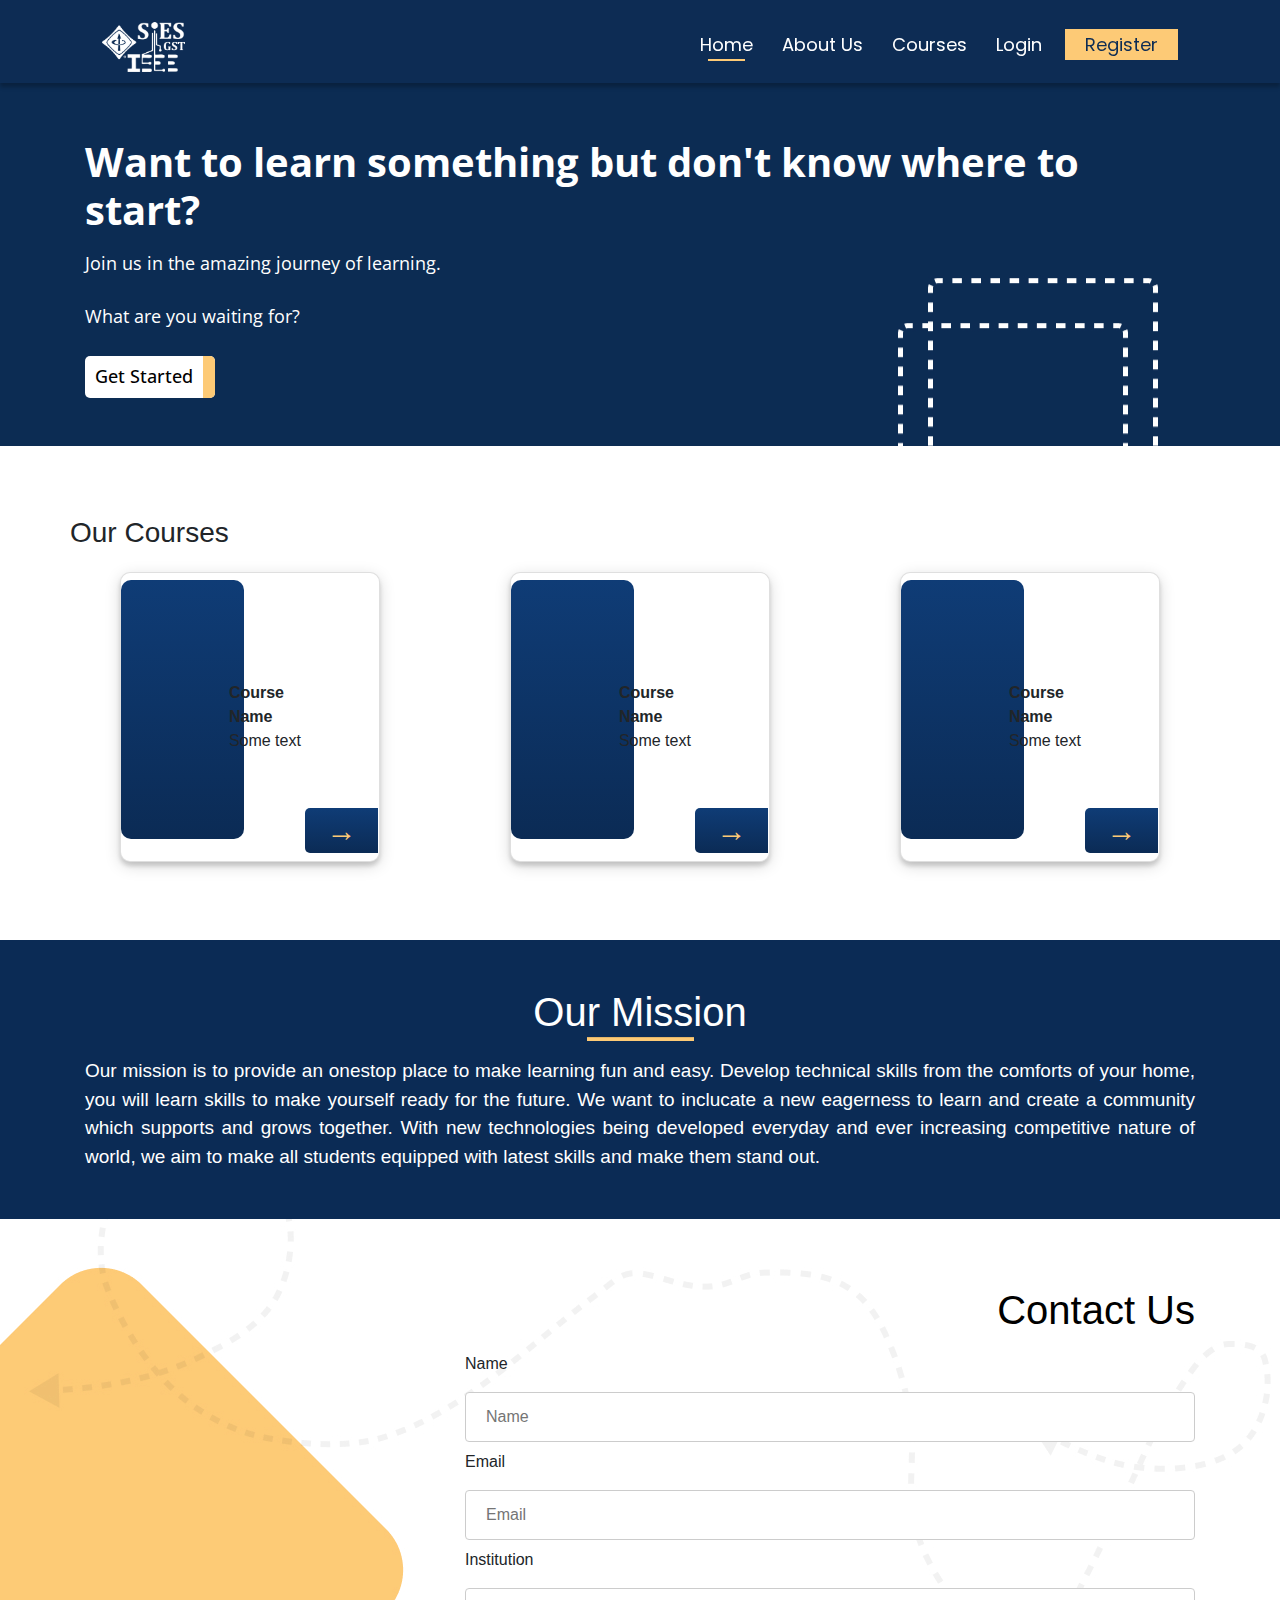
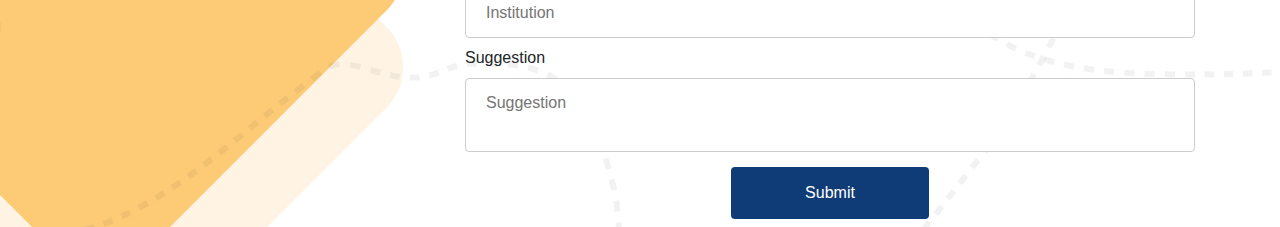
==== index.html @ 0d45dd32 "base update" ====
<!DOCTYPE html>
<html>
<head>
    <title>Welcome to IEEE SIESGST</title>

    <!-- Meta tag Keywords -->
    <meta name="viewport" content="width=device-width, initial-scale=1">
    <meta charset="UTF-8" />
    <meta name="description" content="Official website of IEEE student chapter of SIES GST, Navi Mumbai.">
    <meta name="keywords" content="IEEE, ieee, sies, gst, siesgst, official, student, website, home">
    <meta name="author" content="IEEE SIES GST Student Chapter">

    <!--whatsapp and fb-->
    <meta property="og:title" content="IEEE SIES GST" />
    <meta property="og:description" content="Official website of IEEE student chapter of SIES GST, Navi Mumbai." />
    <meta property="og:url" content="https://ieeesiesgst.co.in" />
    <meta property="og:type" content="website" />
    <meta property="og:image" content="https://ieeesiesgst.co.in/images/ieeeicon.png" />
    <meta property="og:image:type" content="image/png" />
    <meta property="og:image:width" content="512" />
    <meta property="og:image:height" content="512" />
    <meta property="og:image:alt" content="IEEE SIES GST" />

    <!--twitter-->
    <meta property="twitter:card" content="summary_large_image" />
    <meta property="twitter:title" content="IEEE SIES GST" />
    <meta property="twitter:description" content="Official website of IEEE student chapter of SIES GST, Navi Mumbai." />
    <meta property="twitter:image" content="https://ieeesiesgst.co.in/images/ieeeicon.png" />

    <!-- Chrome, Firefox OS and Opera -->
    <meta name="theme-color" content="#000">
    <!-- Windows Phone -->
    <meta name="msapplication-navbutton-color" content="#000">
    <!-- iOS Safari -->
    <meta name="apple-mobile-web-app-status-bar-style" content="#000">

    <!-- //Meta tag Keywords -->
    
    <!-- Bootstrap -->
    <!-- CSS only -->
    <link rel="stylesheet" href="https://stackpath.bootstrapcdn.com/bootstrap/4.5.2/css/bootstrap.min.css" integrity="sha384-JcKb8q3iqJ61gNV9KGb8thSsNjpSL0n8PARn9HuZOnIxN0hoP+VmmDGMN5t9UJ0Z" crossorigin="anonymous">

    <!-- JS, Popper.js, and jQuery -->
    <script src="https://code.jquery.com/jquery-3.5.1.min.js" integrity="sha256-9/aliU8dGd2tb6OSsuzixeV4y/faTqgFtohetphbbj0=" crossorigin="anonymous"></script>
    <script src="https://cdn.jsdelivr.net/npm/popper.js@1.16.1/dist/umd/popper.min.js" integrity="sha384-9/reFTGAW83EW2RDu2S0VKaIzap3H66lZH81PoYlFhbGU+6BZp6G7niu735Sk7lN" crossorigin="anonymous"></script>
    <script src="https://stackpath.bootstrapcdn.com/bootstrap/4.5.2/js/bootstrap.min.js" integrity="sha384-B4gt1jrGC7Jh4AgTPSdUtOBvfO8shuf57BaghqFfPlYxofvL8/KUEfYiJOMMV+rV" crossorigin="anonymous"></script>

    <!-- CSS -->
    <link rel="stylesheet" href="css/style.css">
    
    <!-- Google Fonts -->
    <link href="https://fonts.googleapis.com/css2?family=Open+Sans:ital,wght@0,300;0,400;0,600;0,700;1,300;1,400;1,600;1,700&family=Poppins:ital,wght@0,300;0,400;0,500;0,600;0,700;1,300;1,400;1,500;1,600;1,700&display=swap" rel="stylesheet">

    <!-- FontAwesome -->
    <link rel="stylesheet" href="https://use.fontawesome.com/releases/v5.14.0/css/all.css" integrity="sha384-HzLeBuhoNPvSl5KYnjx0BT+WB0QEEqLprO+NBkkk5gbc67FTaL7XIGa2w1L0Xbgc" crossorigin="anonymous">

    <link rel="shortcut icon" href="images/favicon.png">
    <link rel="icon" href="images/favicon.png">
    <link rel="apple-touch-icon" href="images/apple-touch-icon.png">


    <script type="text/javascript">
        
        function menu(){

            let x = document.getElementById("navbar");

            if(x.style.maxHeight == '60px' || x.style.maxHeight == '' || x.style.height == '60px'){
                x.style.maxHeight = " 1000px";
                document.getElementById('bar1').style.transform = 'rotate(-45deg) translate(-3px,7px)';
                document.getElementById('bar3').style.transform = 'rotate(45deg) translate(-3px,-7px)';
                document.getElementById('bar2').style.opacity = '0';
                setTimeout(function() {
                    x.style.transition = '';
                    x.style.transition = '0.5s cubic-bezier(0, 1, 0, 1)';
                }, 500);
            }
            else
            {
                x.style.maxHeight = "60px";
                document.getElementById('bar1').style.transform = 'rotate(0deg) translate(0px,0px)';
                document.getElementById('bar3').style.transform = 'rotate(0deg) translate(0px,0px)';
                document.getElementById('bar2').style.opacity = '1';
                setTimeout(function() {
                    x.style.transition = '';
                    x.style.transition = '1s ease-in;';
                }, 500);
            }
        }

        function navchange() {
            if(window.innerWidth > 850 && window.scrollY > 2)
            {
                document.getElementById('nav-logo-image').style.marginTop = '13px';
                document.getElementById('nav-logo-image').style.height = '44px';
                document.getElementById('navbar-ul').style.marginTop = '20px';
                document.getElementById('navbar').style.height = '70px';
            }

            else if(window.innerWidth > 850 && window.scrollY <= 2)
            {
                document.getElementById('nav-logo-image').style.marginTop = '22px';
                document.getElementById('nav-logo-image').style.height = '50px';
                document.getElementById('navbar-ul').style.marginTop = '29px';
                document.getElementById('navbar').style.height = '83px';
            }

            else
            {
                document.getElementById('nav-logo-image').style.marginTop = '10px';
                document.getElementById('nav-logo-image').style.height = '40px';
                document.getElementById('navbar-ul').style.marginTop = '60px';
                document.getElementById('navbar').style.height = 'auto';
            }
        }

    </script>
    

</head>
<body>

	
    <nav class="position-fixed topnav" id="navbar">

        <div class="nav-logo position-absolute">
            <a href="#"><img src="images/IEEE SIESGST_Certificate Logo Vector.png" class="nav-logo-img" id="nav-logo-image" alt=""></a>
        </div>

        <div class="toggle-bars position-absolute" onclick="menu();">
            <div class="bar-1 bar" id="bar1"></div>
            <div class="bar-2 bar" id="bar2"></div>
            <div class="bar-3 bar" id="bar3"></div>
        </div>

        <ul class="navbar-ul mb-0" id="navbar-ul">
            <a href="#" class="navbar-link">
                <li class="navbar-list active"><div class="navbar-link-text d-inline">Home</div></li>
            </a>
            <a href="#" class="navbar-link">
                <li class="navbar-list"><div class="navbar-link-text d-inline">About Us</div></li>
            </a>
            <a href="#" class="navbar-link">
                <li class="navbar-list"><div class="navbar-link-text d-inline">Courses</div></li>
            </a>
            <a href="#" class="navbar-link">
                <li class="navbar-list"><div class="navbar-link-text d-inline">Login</div></li>
            </a>
            <a href="#" class="navbar-link" id="reg-link">
                <li class="navbar-list" id="reg-list"><div class="navbar-link-text d-inline">Register</div></li>
            </a>
        </ul>

    </nav>


    <!--Header-->
    <div class="header">
        <div class="container">
            <h1 class="pt-5 pb-3">Want to learn something but don't know where to start?</h1>
            <p>Join us in the amazing journey of learning.</p>
            <p>What are you waiting for?</p>
            <div class="pb-5">
              <div class="get-started"><h4>Get Started</h4><button class = "yellow-button"><i class = "fa fa-angle-right"></i></button></div>
            </div>
        </div>
    </div>
    <!--Header Ends-->


	<div id="our-courses" class="pb-5">
        <div class="container">
            <div class="row">
                <div class="row-header">
                    <h3>
                        Our Courses
                    </h3>
                </div>
            </div>
            <div class="grid col-12 col-sm">
                <div class="wrapper">
                    <div class="card">
                        <div class="img"></div>
                        <div class="row">
                            <div class="text">
                                <div class="course"><b>Course Name</b></div>
                                <div class="description">Some text</div>
                            </div>
                            <div class = "button"><span>&rarr;</span></div>
                        </div>
                    </div>
                    <div class="card">
                        <div class="img"></div>
                        <div class="row">
                            <div class="text">
                                <div class="course"><b>Course Name</b></div>
                                <div class="description">Some text</div>
                            </div>
                            <div class = "button"><span>&rarr;</span></div>
                        </div>
                    </div>
                    <div class="card">
                        <div class="img"></div>
                        <div class="row">
                            <div class="text">
                                <div class="course"><b>Course Name</b></div>
                                <div class="description">Some text</div>
                            </div>
                            <div class = "button"><span>&rarr;</span></div>
                        </div>
                    </div>
                </div>
            </div>
        </div>
	</div>

	<div id="home-our-mission">
        <div class="container">
            <div class="row align-items-center justify-content-between">
                
                <div class="col-12 py-xl-5 py-4">
                    <h1 class="heading-h1">Our Mission</h1>
                    <hr class="hr-p">
                    <p class="mb-0 mission-para text-justify">Our mission is to provide an onestop place to make learning fun and easy. Develop technical skills from the comforts of your home, you will learn skills to make yourself ready for the future. We want to inclucate a new eagerness to learn and create a community which supports and grows together. With new technologies being developed everyday and ever increasing competitive nature of world, we aim to make all students equipped with latest skills and make them stand out.</p>
                </div>
                
            </div>
            
        </div>
    </div>

    <div id="home-form">
    	<div class="container">
    		<div class="row">
    			<div class="col-lg-4"></div>
    			<div class="col-lg-8">

    				<form action="" class="f1">
    					<h1 class="head-con">Contact Us</h1>
    <label for="name">Name</label>
    <input class="home-form-input-t" type="text" id="name" name="name" placeholder="Name">

    <label for="email">Email</label>
    <input class="home-form-input-t" type="text" id="email" name="email" placeholder="Email">

    <label for="institution">Institution</label>
    <input class="home-form-input-t" type="text" id="institution" name="institution" placeholder="Institution">

    <label for="suggestion">Suggestion</label>
    <textarea class="suggest-txt" id="suggestion" name="suggestion" placeholder="Suggestion"></textarea>
  
    <center><input class="home-form-input-s" type="submit" value="Submit"></center>
  </form>
    			</div>
    		</div>
    	</div>
    </div>

<!-- Footer -->

<footer>
    

 <!-- Code by Mrunal -->


</footer>

<!-- //Footer -->


<script>

window.onresize = function() {
    let x = document.getElementById("navbar");
    navchange();
    if(window.innerWidth > 850)
    {
        x.style.maxHeight = "1000px";
        document.getElementById('bar1').style.transform = 'rotate(0deg) translate(0px,0px)';
        document.getElementById('bar3').style.transform = 'rotate(0deg) translate(0px,0px)';
        document.getElementById('bar2').style.opacity = '1';
    }
    else
    {
        x.style.maxHeight = "60px";
        document.getElementById('bar1').style.transform = 'rotate(0deg) translate(0px,0px)';
        document.getElementById('bar3').style.transform = 'rotate(0deg) translate(0px,0px)';
        document.getElementById('bar2').style.opacity = '1';
    }
};

window.onscroll = function() {
    navchange();
}


</script>

</body>
</html>
---- css/style.css ----
body
{
	top: 0;
	left: 0;
	scroll-behavior: smooth;
	margin: 0;
	font-size: 100%;
	font-family: sans-serif;
	background: #fff;
}

/*Navbar*/
  .topnav {
    height: 83px;
    top: 0;
    left: 0;
    background: #0D2C54;
    width: 100%;
    z-index: 1000;
    overflow: hidden;
    transition: 0.5s ease-in-out;
    font-family: 'Poppins', sans-serif;
    box-shadow: 0px 4px 4px rgba(0,0,0,0.25);
  }

  .nav-logo {
    left: 8%;
  }

  .nav-logo a:focus
  {
    outline: none;
    border: none;
  }

  .nav-logo-img {
    height: 50px;
    margin-top: 22px;
    width: auto;
    transition: 0.5s ease-in-out;
  }

  .toggle-bars {
    width: 25px;
    right: 8%;
    margin-top: 22px;
    display: none;
  }

  .bar {
    height: 2px;
    margin: 5px 0;
    width: 100%;
    background: #fff;
    transition: 0.7s;
  }

  .navbar-ul {
    text-decoration: none;
    list-style: none;
    float: right;
    margin-right: 8%;
    font-size: 18px;
    margin-top: 29px;
    transition: 0.5s ease-in-out;
  }

  .navbar-link {
    display: inline-block;
    padding: 2px 12px;
    color: #fff;
    text-decoration: none;
    position: relative;
  }

  .navbar-list
  {
    position: relative;
  }

  .navbar-link-text
  {
    position: relative;
  }

  #reg-link
  {
    background: #fdca76;
    color: #0D2C54;
    margin-left: 6px;
    padding: 2px 20px;
  }

  .navbar-link:hover, .navbar-link:focus {
    color: #fff;
    text-decoration: none;
  }

  .navbar-list .navbar-link-text:after
  {
    content: '';
    position: absolute;
    height: 2px;
    width: 70%;
    background: #fdca76;
    left: 15%;
    bottom: -4px;
    transform-origin: right;
    transform: scaleX(0);
    transition: transform 0.5s;
  }

  .navbar-list.active .navbar-link-text:after
  {
    content: '';
    position: absolute;
    height: 2px;
    width: 70%;
    background: #fdca76;
    left: 15%;
    bottom: -4px;
    transform-origin: right;
    transform: scaleX(1);
    transition: 0.5s;
  }

  .navbar-link:hover .navbar-list .navbar-link-text:after
  {
    content: '';
    position: absolute;
    height: 2px;
    width: 70%;
    background: #fdca76;
    left: 15%;
    bottom: -4px;
    transform-origin: left;
    transform: scaleX(1);
  }

  #reg-link:hover .navbar-list .navbar-link-text:after
  {
    content: '';
    position: absolute;
    height: 2px;
    width: 70%;
    background: #fdca76;
    left: 15%;
    bottom: -4px;
    transform-origin: right;
    transform: scaleX(0);
    transition: transform 0.5s;
  }

  @media (max-width: 850px)
  {
    .topnav {
      height: auto;
      max-height: 60px;
      transition: 1s ease-in;
    }

    .nav-logo-img {
      margin-top: 10px;
      height: 40px;
    }

    .toggle-bars {
      margin-top: 17px;
      display: block;
      cursor: pointer;
    }

    .navbar-ul {
      width: 100%;
      margin: 60px 0 0;
      padding: 0;
      text-align: center;
    }

    .navbar-link {
      display: block;
      margin: 5px 0;
    }

    #reg-link
    {
      margin: 6px 0 10px;
      margin-left: 0;
      color: #fff;
      background: #0D2C54;
    }

    .navbar-list
    {
      padding: 5px;
    }

    #reg-list
    {
      background: #fdca76;
      color: #0D2C54;
    }
  }
  
  /* HEADER */
  .header{
    background: url('../images/Hero.jpg'), #0D2C54;
    width: 100%;
    height: auto;
    background-size: cover;
    background-position: center 80%;
    background-repeat: no-repeat;
    position: relative;
    font-family: 'Open Sans', sans-serif;
    color: #ffffff;
    padding-top: 90px;
  } 
  .header h1{
    margin:0;
    font-weight: 700;
  }
  .header p{
    font-size: 18px;
    padding-bottom: 10px;
    font-weight: 400;
  }
  /* h4-get started button */
  .header h4{color:black;
    font-size: 18px;
    margin: 5px;
    padding: 5px;
  }
  .get-started{
    display: flex;
    width: fit-content;
    background-color: #ffffff;
    border-radius: 5px;  
  }
  .fa-angle-right:before{
    font-size: 28px;
    padding: 5px 10px;
    font-weight: 600;
  }
  .yellow-button{
    background-color: #fdca76;
    border: none;
    border-radius: 0 5px 5px 0;
  }


  @media screen and (max-width: 991px){
    .header{
      background-position: center;
    }
  }

  @media screen and (max-width: 850px){
    .header{
      padding-top: 70px;
    }
  }
  
  @media screen and (max-width: 560px){
    .header{
      background-position: 100%;
    }
  }

  @media screen and (max-width: 510px){
    .header{
      background-position: 76%;
    }
  }

  @media screen and (max-width: 415px){
    .header{
      background-position: 73%;
    }
  }

  @media screen and (max-width: 383px){
    .header{
      background-position: 70%;
    }
  }

  @media screen and (max-width: 353px){
    .header{
      background-position: 60%;
    }
  }


/*Navbar End*/

/*Our Courses*/
#our-courses {
    background-image: url("../Images/Courses_bg.jpg");
    background-repeat: no-repeat;
    background-position: right;
    padding-top: 70px;
}
.vertical-pad {
    padding-bottom: 35px;
}

.horizontal-pad {
    padding-left: 30px;
}
.heading {
    padding-bottom: 50px;
    padding-top: 45px;
    background-image: url("../Images/Our_courses_boxes.svg");
    background-repeat: no-repeat;
    padding-left: 35px;
}
.grid {
    min-width: max-content;
}
.wrapper {
    display: flex;
    justify-content: space-between;
    overflow-x: auto;
    padding-left: 20px;
    padding-right: 20px;
}
.horizontal-scrollable > .grid { 
    overflow-x: auto; 
    white-space: nowrap;
} 
.wrapper::-webkit-scrollbar{
    width: 0;
}
.card {
    position: relative;
    display: -webkit-box;
    display: flex;
    -webkit-box-orient: horizontal;
    -webkit-box-direction: normal;
    flex-direction: row;
    -webkit-box-pack: center;
    justify-content: center;
    -webkit-box-align: center;
    align-items: center;
    border-radius: 10px;
    width: 25%;
    height: 290px;
    margin: 15px 0 30px;
    box-shadow: 0px 4px 4px rgba(0,0, 0, 0.15), 0px 4px 16px rgba(0, 0, 0, 0.15);
}

.card:hover .overlay {
    opacity: 1;
}

.img {
    height: 90%;
    width: 84%;
    display: -webkit-box;
    display: flex;
    -webkit-box-pack:  ;
    justify-content: initial;
    -webkit-box-align: initial;
    align-items: initial;
    border-radius: 10px;
    margin-bottom: 15px;
    background: linear-gradient(180deg, #0F3C76 0%, #0B2B55 100%);
}

.button {
    position: absolute;
    height: 45px;
    color: #FDCA76;
    background: linear-gradient(180deg, #0F3C76 0%, #0B2B55 100%);
    font-size: 30px;
    font-weight: 900;
    left: 110px;
    top: 235px;
    border-radius: 5px 0px 0px 5px;
    text-align: center;
    width: 50px;
}
.course {
    padding-right: 140px;
    text-align:  justify;
}

@media screen and (min-width: 480px)
{
    .button {
        left: 90px;
        width: 46px;
    }
    .course {
        padding-right: 53px;
    }
}
@media only screen and (min-width: 768px)
{
    .button {
        left: 184px;
        width: 73px;
    }
    .course {
        padding-right: 110px;
    }
}

/*Our Courses End*/






/*Our Mission*/

#home-our-mission {
  background-color:#0B2B55;
  background-size: cover;
  width:100%;
}

.mission-para
{
  font-size: 19px;
  color: #fff;
}

@media(max-width: 767px)
{
  .mission-para
  {
    font-size: 16px;
  }
}

.heading-h1{
  text-align: center;
    color: #fff;
    margin-bottom: -17px;
}

.hr-p{
  height: 3px;
  margin-top: 18px;
  width: 107px;
    background: #FDCA76;
}

/*Our Mission End*/

/*Form*/
#home-form {
  width:100%;
  background-image: url("../images/Contact_bg.jpg");
  background-repeat: no-repeat;
  /*background-image: url("../Images/Contact_bg.jpg"), url("../Images/Our_courses_boxes.svg");
  background-position: left top,right top;
  background-repeat: no-repeat, no-repeat;*/
}

.f1{
  margin-top: 67px;
}

.suggest-txt{
  font-size:16px;
  width: 100%;
  padding: 12px 20px;
  box-sizing: border-box;
  border-radius: 4px;
  resize: none;
  border: 1px solid #ccc;
}

.home-form-input-t{
  width: 100%;
  padding: 12px 20px;
  margin: 8px 0;
  display: inline-block;
  border: 1px solid #ccc;
  border-radius: 4px;
  box-sizing: border-box;
  font-size: 16px;
}

.home-form-input-s{
 width: 27%;
  background-color: #0F3C76;
  color: white;
  padding: 14px 20px;
  margin: 8px 0;
  border: none;
  border-radius: 4px;
  cursor: pointer;
  font-size: 16px;
}

.head-con {
  text-align: right;
  padding-bottom:10px;
  color: #000;
}
/*Form End*/

/*Footer start*/




  /*Code by Mrunal*/



  

/*Footer end*/

/*Profile-Courses*/


/*Profile-Courses End*/
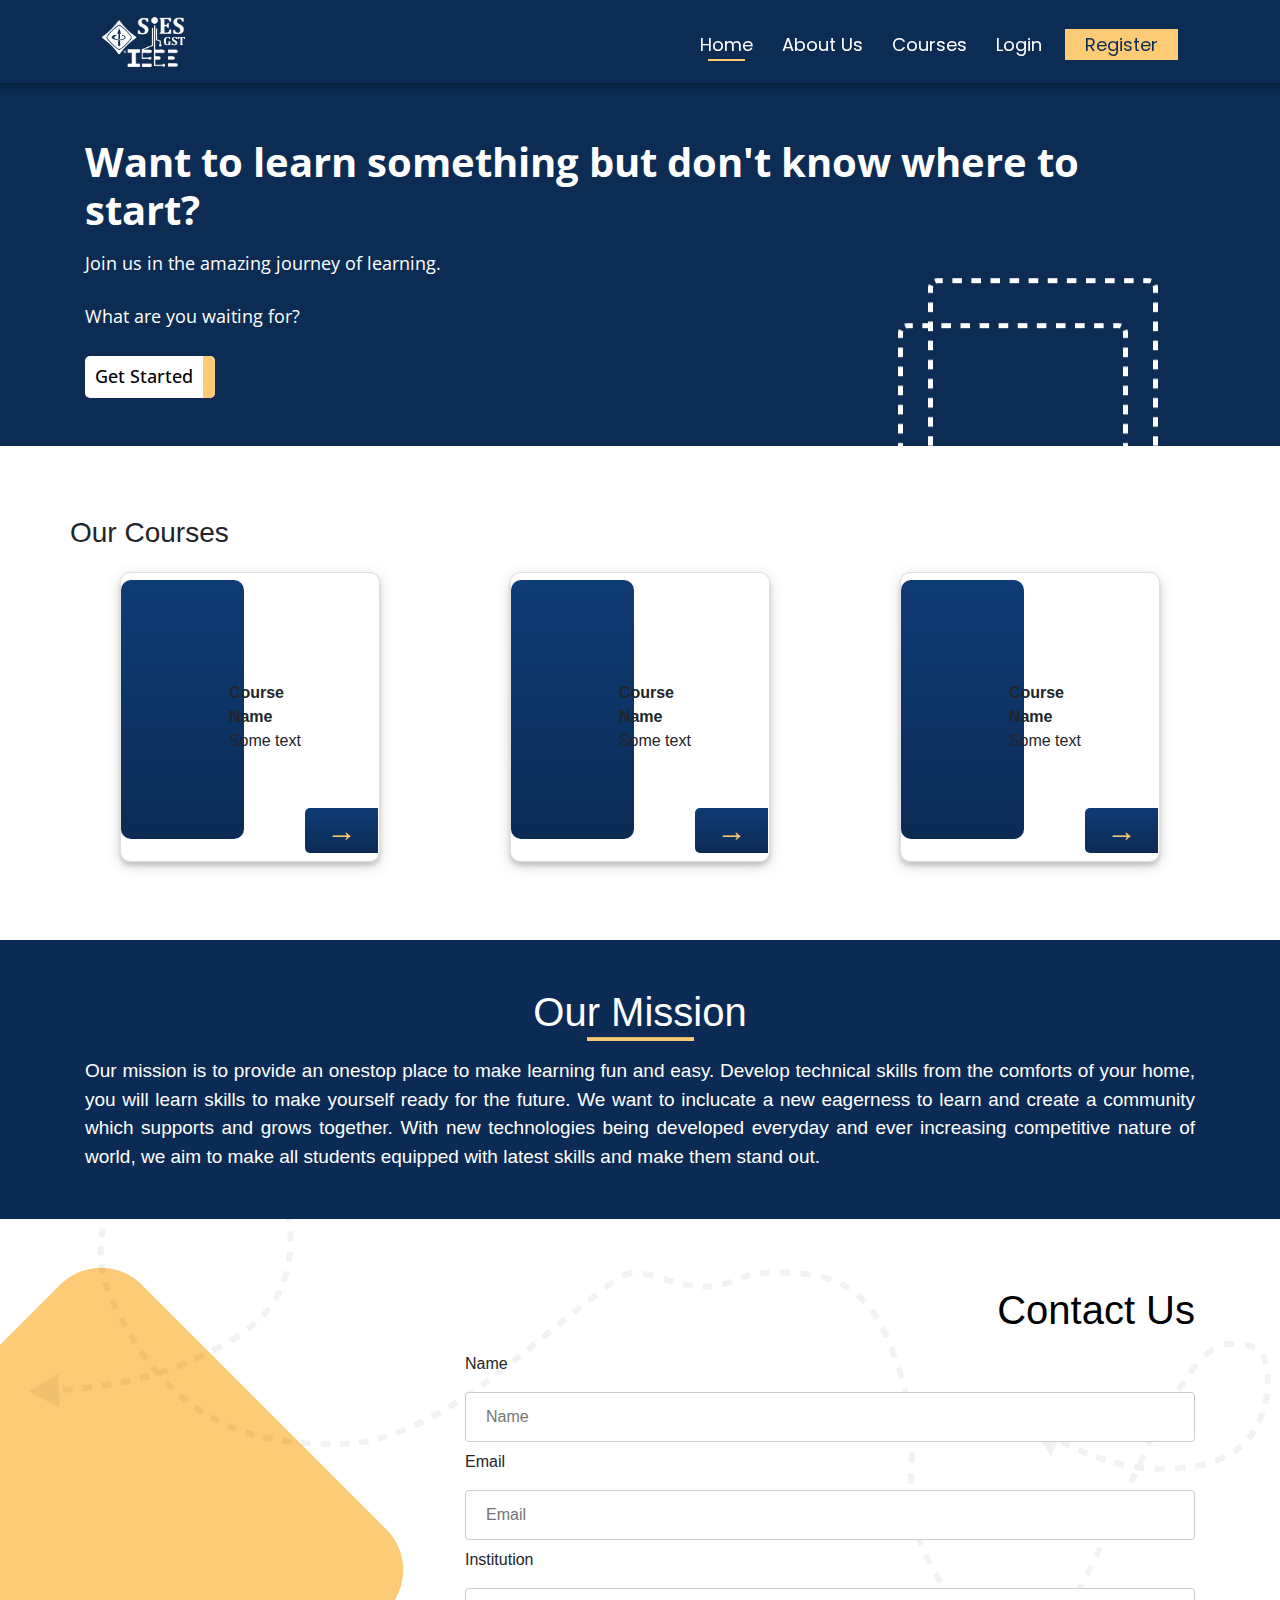
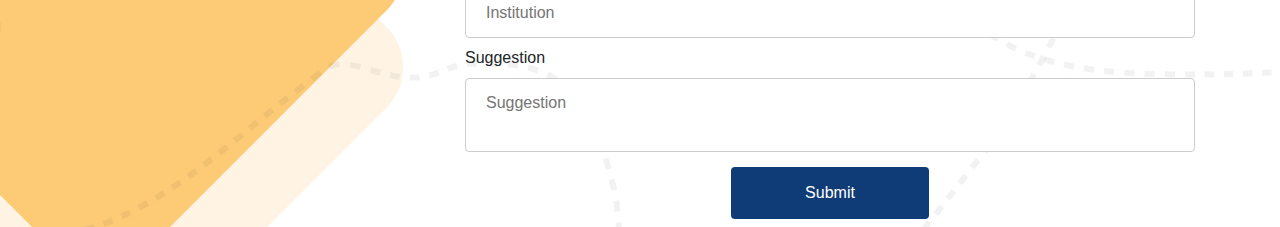
==== commit 9005eb98: "nav optimization" ====
--- a/index.html
+++ b/index.html
@@ -99,7 +99,7 @@
 
             else if(window.innerWidth > 850 && window.scrollY <= 2)
             {
-                document.getElementById('nav-logo-image').style.marginTop = '22px';
+                document.getElementById('nav-logo-image').style.marginTop = '17px';
                 document.getElementById('nav-logo-image').style.height = '50px';
                 document.getElementById('navbar-ul').style.marginTop = '29px';
                 document.getElementById('navbar').style.height = '83px';
--- a/css/style.css
+++ b/css/style.css
@@ -35,7 +35,7 @@
 
   .nav-logo-img {
     height: 50px;
-    margin-top: 22px;
+    margin-top: 17px;
     width: auto;
     transition: 0.5s ease-in-out;
   }
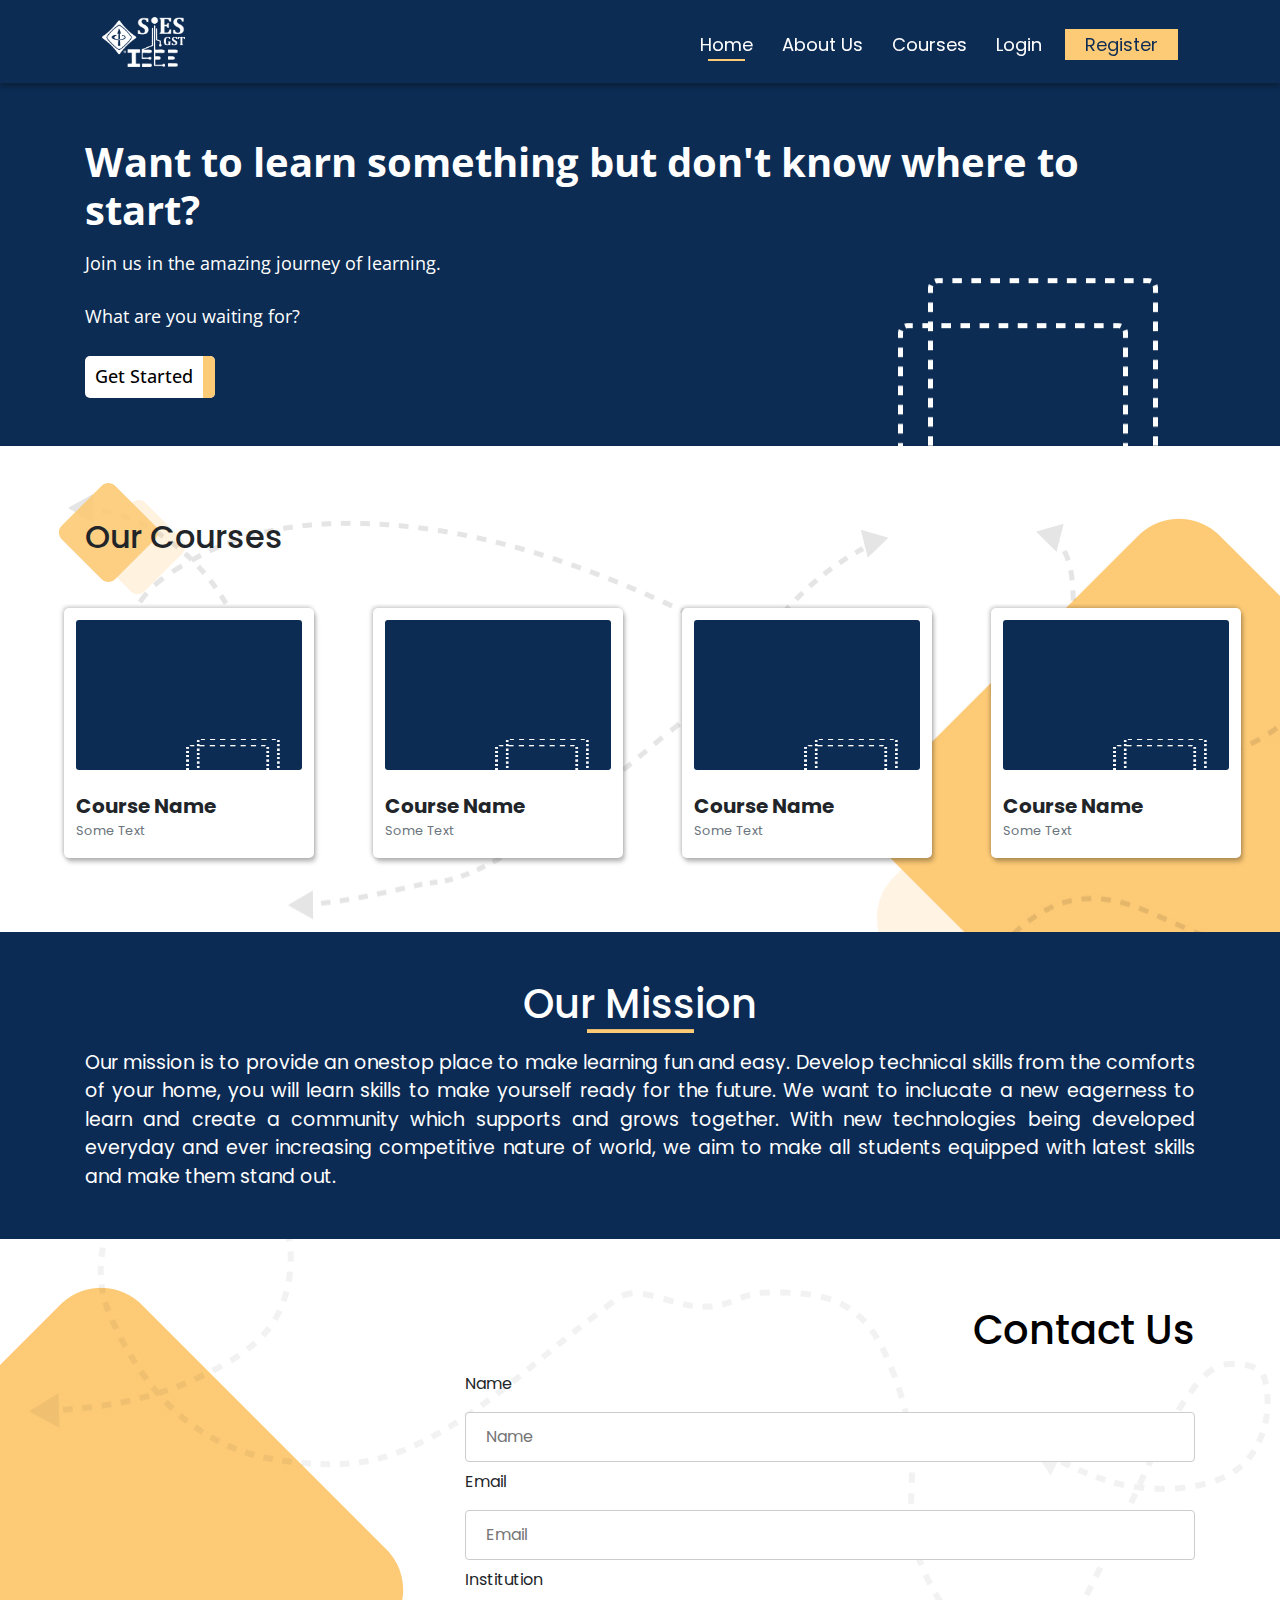
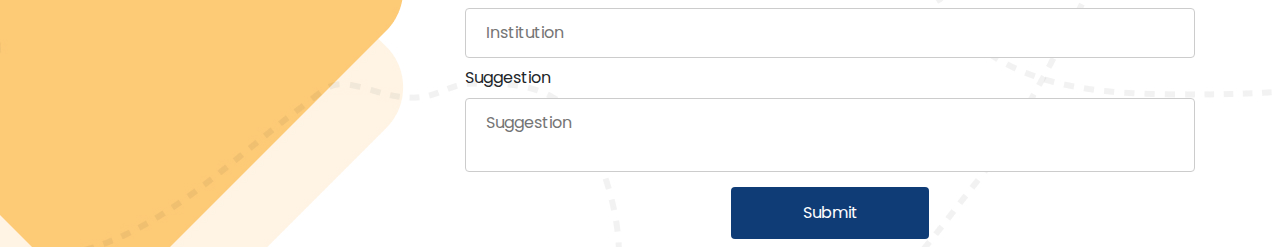
==== commit 084ba4e6: "completed our courses section" ====
--- a/index.html
+++ b/index.html
@@ -168,51 +168,180 @@
     <!--Header Ends-->
 
 
-	<div id="our-courses" class="pb-5">
-        <div class="container">
-            <div class="row">
-                <div class="row-header">
-                    <h3>
-                        Our Courses
-                    </h3>
-                </div>
+	
+    <div id="home-courses" class="pb-5">
+        <div class="home-head pt-5 pb-4 container my-sm-4 my-2">
+            <h2 class="mb-0"><span class="box-bg-home-courses">Our Courses</span></h2>
+        </div>
+        <div class="home-course-div">
+            <div class="home-course-scroll pb-5 pt-md-1 px-1">
+
+
+                <div class="home-course-card mb-5">
+                    <div class="home-card-img-div">
+                        <img src="images/Mobile_bg.jpg" class="home-card-img" alt="">
+                    </div>
+                    <div class="home-course-name pt-4">
+                        <h5 class="mb-0"><b>Course Name</b></h5>
+                    </div>
+                    <div class="home-course-text text-muted">
+                        <small>Some Text</small>
+                    </div>
+                </div>
+
+
+                <div class="home-course-card mb-5">
+                    <div class="home-card-img-div">
+                        <img src="images/Mobile_bg.jpg" class="home-card-img" alt="">
+                    </div>
+                    <div class="home-course-name pt-4">
+                        <h5 class="mb-0"><b>Course Name</b></h5>
+                    </div>
+                    <div class="home-course-text text-muted">
+                        <small>Some Text</small>
+                    </div>
+                </div>
+
+
+                <div class="home-course-card mb-5">
+                    <div class="home-card-img-div">
+                        <img src="images/Mobile_bg.jpg" class="home-card-img" alt="">
+                    </div>
+                    <div class="home-course-name pt-4">
+                        <h5 class="mb-0"><b>Course Name</b></h5>
+                    </div>
+                    <div class="home-course-text text-muted">
+                        <small>Some Text</small>
+                    </div>
+                </div>
+
+
+                <div class="home-course-card mb-5">
+                    <div class="home-card-img-div">
+                        <img src="images/Mobile_bg.jpg" class="home-card-img" alt="">
+                    </div>
+                    <div class="home-course-name pt-4">
+                        <h5 class="mb-0"><b>Course Name</b></h5>
+                    </div>
+                    <div class="home-course-text text-muted">
+                        <small>Some Text</small>
+                    </div>
+                </div>
+
+
+                <div class="home-course-card mb-5">
+                    <div class="home-card-img-div">
+                        <img src="images/Mobile_bg.jpg" class="home-card-img" alt="">
+                    </div>
+                    <div class="home-course-name pt-4">
+                        <h5 class="mb-0"><b>Course Name</b></h5>
+                    </div>
+                    <div class="home-course-text text-muted">
+                        <small>Some Text</small>
+                    </div>
+                </div>
+
+
+                <div class="home-course-card mb-5">
+                    <div class="home-card-img-div">
+                        <img src="images/Mobile_bg.jpg" class="home-card-img" alt="">
+                    </div>
+                    <div class="home-course-name pt-4">
+                        <h5 class="mb-0"><b>Course Name</b></h5>
+                    </div>
+                    <div class="home-course-text text-muted">
+                        <small>Some Text</small>
+                    </div>
+                </div>
+
+
+                <div class="home-course-card mb-5">
+                    <div class="home-card-img-div">
+                        <img src="images/Mobile_bg.jpg" class="home-card-img" alt="">
+                    </div>
+                    <div class="home-course-name pt-4">
+                        <h5 class="mb-0"><b>Course Name</b></h5>
+                    </div>
+                    <div class="home-course-text text-muted">
+                        <small>Some Text</small>
+                    </div>
+                </div>
+
+
+                <div class="home-course-card mb-5">
+                    <div class="home-card-img-div">
+                        <img src="images/Mobile_bg.jpg" class="home-card-img" alt="">
+                    </div>
+                    <div class="home-course-name pt-4">
+                        <h5 class="mb-0"><b>Course Name</b></h5>
+                    </div>
+                    <div class="home-course-text text-muted">
+                        <small>Some Text</small>
+                    </div>
+                </div>
+
+
+                <div class="home-course-card mb-5">
+                    <div class="home-card-img-div">
+                        <img src="images/Mobile_bg.jpg" class="home-card-img" alt="">
+                    </div>
+                    <div class="home-course-name pt-4">
+                        <h5 class="mb-0"><b>Course Name</b></h5>
+                    </div>
+                    <div class="home-course-text text-muted">
+                        <small>Some Text</small>
+                    </div>
+                </div>
+
+
+                <div class="home-course-card mb-5">
+                    <div class="home-card-img-div">
+                        <img src="images/Mobile_bg.jpg" class="home-card-img" alt="">
+                    </div>
+                    <div class="home-course-name pt-4">
+                        <h5 class="mb-0"><b>Course Name</b></h5>
+                    </div>
+                    <div class="home-course-text text-muted">
+                        <small>Some Text</small>
+                    </div>
+                </div>
+
+
+                <div class="home-course-card mb-5">
+                    <div class="home-card-img-div">
+                        <img src="images/Mobile_bg.jpg" class="home-card-img" alt="">
+                    </div>
+                    <div class="home-course-name pt-4">
+                        <h5 class="mb-0"><b>Course Name</b></h5>
+                    </div>
+                    <div class="home-course-text text-muted">
+                        <small>Some Text</small>
+                    </div>
+                </div>
+
+
+                <div class="home-course-card mb-5">
+                    <div class="home-card-img-div">
+                        <img src="images/Mobile_bg.jpg" class="home-card-img" alt="">
+                    </div>
+                    <div class="home-course-name pt-4">
+                        <h5 class="mb-0"><b>Course Name</b></h5>
+                    </div>
+                    <div class="home-course-text text-muted">
+                        <small>Some Text</small>
+                    </div>
+                </div>
+
+
             </div>
-            <div class="grid col-12 col-sm">
-                <div class="wrapper">
-                    <div class="card">
-                        <div class="img"></div>
-                        <div class="row">
-                            <div class="text">
-                                <div class="course"><b>Course Name</b></div>
-                                <div class="description">Some text</div>
-                            </div>
-                            <div class = "button"><span>&rarr;</span></div>
-                        </div>
-                    </div>
-                    <div class="card">
-                        <div class="img"></div>
-                        <div class="row">
-                            <div class="text">
-                                <div class="course"><b>Course Name</b></div>
-                                <div class="description">Some text</div>
-                            </div>
-                            <div class = "button"><span>&rarr;</span></div>
-                        </div>
-                    </div>
-                    <div class="card">
-                        <div class="img"></div>
-                        <div class="row">
-                            <div class="text">
-                                <div class="course"><b>Course Name</b></div>
-                                <div class="description">Some text</div>
-                            </div>
-                            <div class = "button"><span>&rarr;</span></div>
-                        </div>
-                    </div>
-                </div>
-            </div>
-        </div>
-	</div>
+        </div>
+    </div>
+
+
+
+
+
+
 
 	<div id="home-our-mission">
         <div class="container">
--- a/css/style.css
+++ b/css/style.css
@@ -5,7 +5,7 @@
 	scroll-behavior: smooth;
 	margin: 0;
 	font-size: 100%;
-	font-family: sans-serif;
+	font-family: 'Poppins', sans-serif;
 	background: #fff;
 }
 
@@ -294,117 +294,145 @@
 /*Navbar End*/
 
 /*Our Courses*/
-#our-courses {
-    background-image: url("../Images/Courses_bg.jpg");
+
+#home-courses
+{
+    background: url(../images/Courses_bg.jpg);
     background-repeat: no-repeat;
-    background-position: right;
-    padding-top: 70px;
-}
-.vertical-pad {
-    padding-bottom: 35px;
-}
-
-.horizontal-pad {
-    padding-left: 30px;
-}
-.heading {
-    padding-bottom: 50px;
-    padding-top: 45px;
-    background-image: url("../Images/Our_courses_boxes.svg");
+    background-size: cover;
+}
+
+@media(max-width: 830px)
+{
+    #home-courses
+    {
+        background-position: 100% 100%;
+    }
+}
+
+@media(max-width: 715px)
+{
+    #home-courses
+    {
+        background-position: 70% 100%;
+    }
+}
+
+.home-course-div
+{
+    width:100%;
+    height: 280px;
+    overflow: hidden;
+}
+
+.home-course-scroll 
+{
+    height:300px; /* 40px - more place for scrollbar, is hidden under parent box */
+    white-space:nowrap;
+    overflow-x: scroll;
+    overflow-y: hidden;
+  -webkit-overflow-scrolling:touch;
+}
+
+.home-course-card
+{
+    display:inline-block;
+    width:250px;
+    height:250px;
+    background:#fff;
+    box-shadow: 2px 4px 4px rgba(0,0,0,0.25), -1px -1px 4px rgba(0,0,0,0.25);
+    border-radius: 5px;
+    padding: 12px;
+    overflow: hidden;
+}
+
+.home-course-scroll .home-course-card:first-child
+{
+    margin-left: 60px;
+}
+
+.home-course-scroll .home-course-card:last-child
+{
+    margin-right: 60px;
+}
+
+.home-course-card + .home-course-card
+{
+    margin-left:55px
+}
+
+.home-card-img
+{
+    width: 226px;
+    height: 150px;
+    border-radius: 3px;
+}
+
+@media(max-width: 767px)
+{
+    .home-course-card
+    {
+        transform: scale(0.9);
+    }
+
+    .home-course-card + .home-course-card
+    {
+        margin-left:0px
+    }
+
+    .home-course-scroll .home-course-card:first-child
+    {
+        margin-left: 20px;
+    }
+
+    .home-course-scroll .home-course-card:last-child
+    {
+        margin-right: 20px;
+    }
+}
+
+@media(max-width: 576px)
+{
+    .home-course-scroll .home-course-card:first-child
+    {
+        margin-left: 0px;
+    }
+
+    .home-course-scroll .home-course-card:last-child
+    {
+        margin-right: 0px;
+    }
+}
+
+.box-bg-home-courses
+{
+    position: relative;
+    z-index: 1;
+}
+
+.box-bg-home-courses:before
+{
+    content: '';
+    position: absolute;
+    top: -35px;
+    left: -30px;
+    height: 120px;
+    width: 180px;
+    background: url('../images/Our_courses_boxes.svg');
     background-repeat: no-repeat;
-    padding-left: 35px;
-}
-.grid {
-    min-width: max-content;
-}
-.wrapper {
-    display: flex;
-    justify-content: space-between;
-    overflow-x: auto;
-    padding-left: 20px;
-    padding-right: 20px;
-}
-.horizontal-scrollable > .grid { 
-    overflow-x: auto; 
-    white-space: nowrap;
-} 
-.wrapper::-webkit-scrollbar{
-    width: 0;
-}
-.card {
-    position: relative;
-    display: -webkit-box;
-    display: flex;
-    -webkit-box-orient: horizontal;
-    -webkit-box-direction: normal;
-    flex-direction: row;
-    -webkit-box-pack: center;
-    justify-content: center;
-    -webkit-box-align: center;
-    align-items: center;
-    border-radius: 10px;
-    width: 25%;
-    height: 290px;
-    margin: 15px 0 30px;
-    box-shadow: 0px 4px 4px rgba(0,0, 0, 0.15), 0px 4px 16px rgba(0, 0, 0, 0.15);
-}
-
-.card:hover .overlay {
-    opacity: 1;
-}
-
-.img {
-    height: 90%;
-    width: 84%;
-    display: -webkit-box;
-    display: flex;
-    -webkit-box-pack:  ;
-    justify-content: initial;
-    -webkit-box-align: initial;
-    align-items: initial;
-    border-radius: 10px;
-    margin-bottom: 15px;
-    background: linear-gradient(180deg, #0F3C76 0%, #0B2B55 100%);
-}
-
-.button {
-    position: absolute;
-    height: 45px;
-    color: #FDCA76;
-    background: linear-gradient(180deg, #0F3C76 0%, #0B2B55 100%);
-    font-size: 30px;
-    font-weight: 900;
-    left: 110px;
-    top: 235px;
-    border-radius: 5px 0px 0px 5px;
-    text-align: center;
-    width: 50px;
-}
-.course {
-    padding-right: 140px;
-    text-align:  justify;
-}
-
-@media screen and (min-width: 480px)
-{
-    .button {
-        left: 90px;
-        width: 46px;
-    }
-    .course {
-        padding-right: 53px;
-    }
-}
-@media only screen and (min-width: 768px)
-{
-    .button {
-        left: 184px;
-        width: 73px;
-    }
-    .course {
-        padding-right: 110px;
-    }
-}
+    background-size: contain;
+    z-index: -1;
+    opacity: 0.9;
+}
+
+@media(max-width: 567px)
+{
+    .box-bg-home-courses:before
+    {
+        left: -15px;
+    }
+}
+
 
 /*Our Courses End*/
 
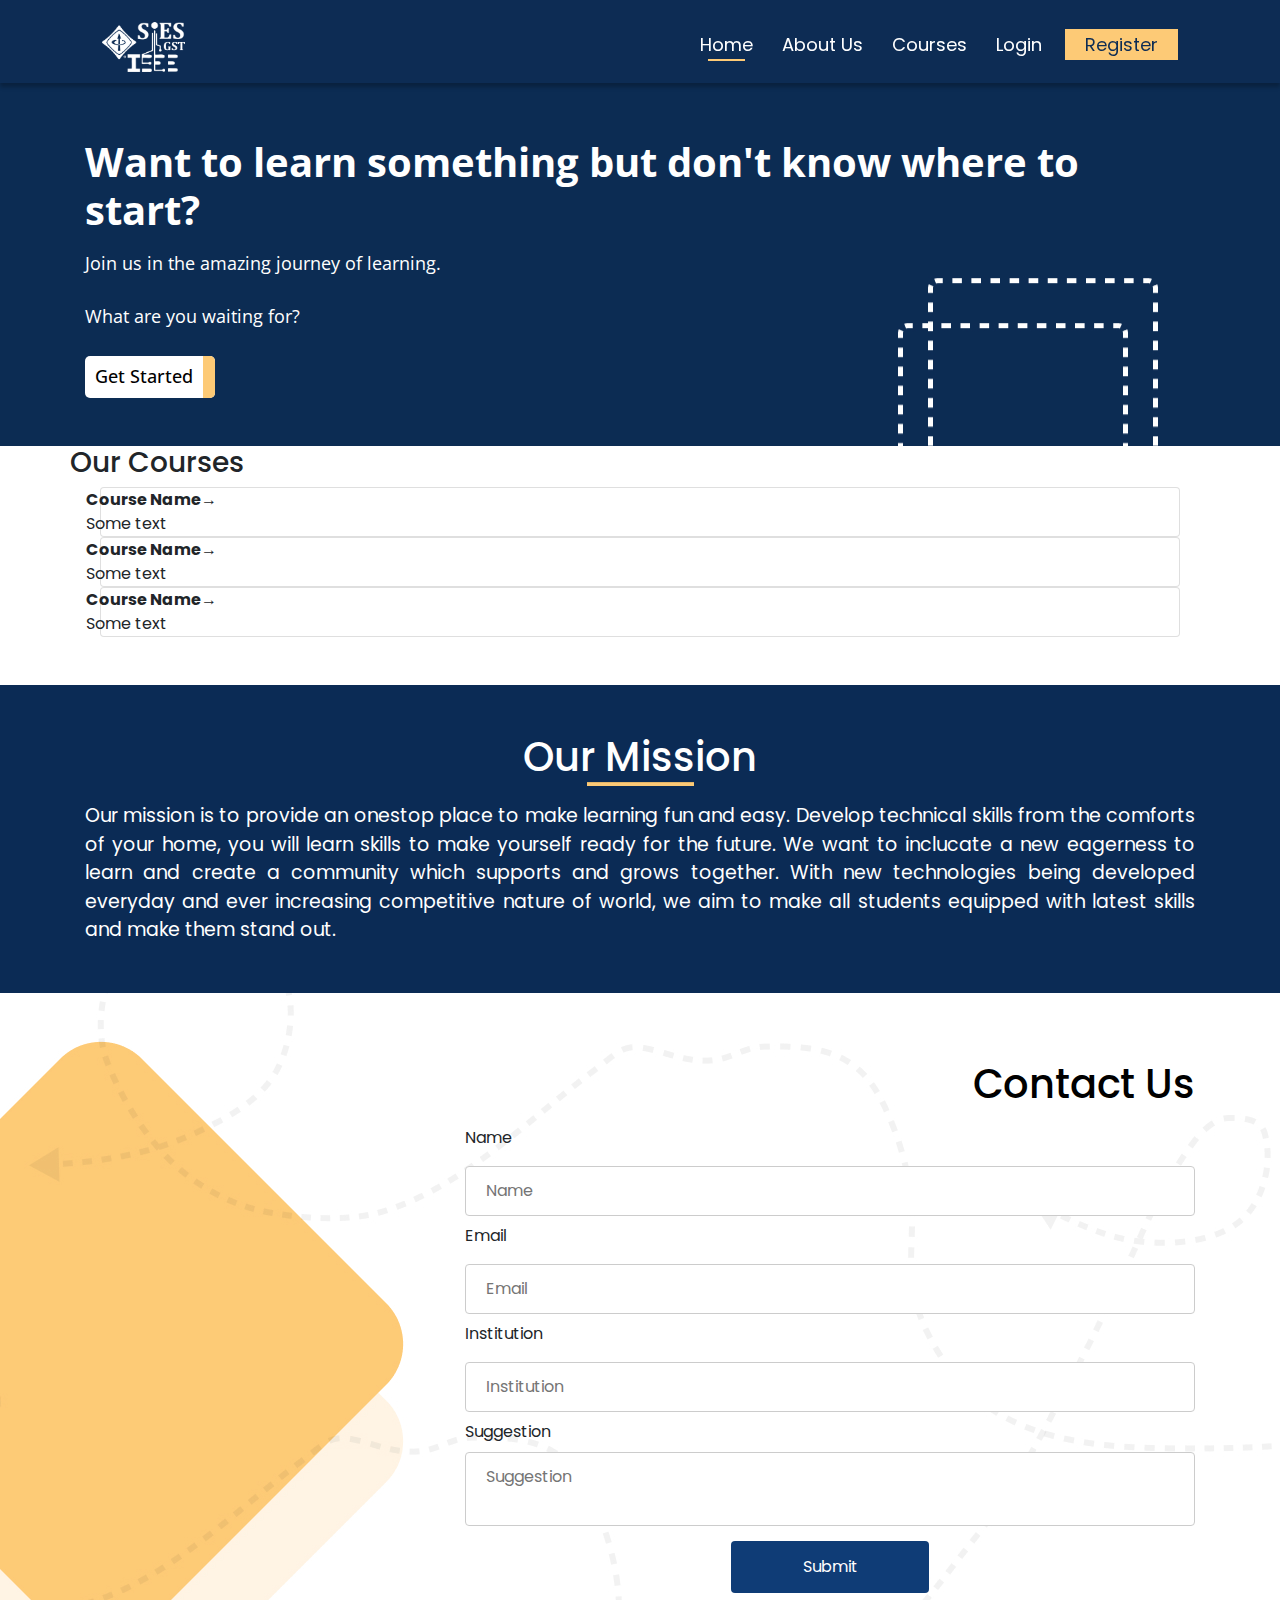
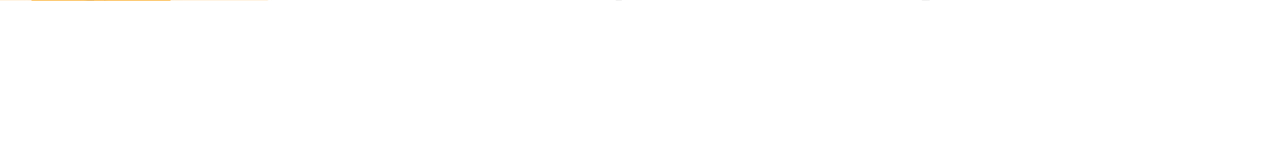
==== commit 62aea807: "Update index.html" ====
--- a/index.html
+++ b/index.html
@@ -99,7 +99,7 @@
 
             else if(window.innerWidth > 850 && window.scrollY <= 2)
             {
-                document.getElementById('nav-logo-image').style.marginTop = '17px';
+                document.getElementById('nav-logo-image').style.marginTop = '22px';
                 document.getElementById('nav-logo-image').style.height = '50px';
                 document.getElementById('navbar-ul').style.marginTop = '29px';
                 document.getElementById('navbar').style.height = '83px';
@@ -168,180 +168,51 @@
     <!--Header Ends-->
 
 
-	
-    <div id="home-courses" class="pb-5">
-        <div class="home-head pt-5 pb-4 container my-sm-4 my-2">
-            <h2 class="mb-0"><span class="box-bg-home-courses">Our Courses</span></h2>
-        </div>
-        <div class="home-course-div">
-            <div class="home-course-scroll pb-5 pt-md-1 px-1">
-
-
-                <div class="home-course-card mb-5">
-                    <div class="home-card-img-div">
-                        <img src="images/Mobile_bg.jpg" class="home-card-img" alt="">
+	<div id="our-courses" class="pb-5">
+        <div class="container">
+            <div class="row">
+                <div class="row-header">
+                    <h3>
+                        Our Courses
+                    </h3>
+                </div>
+            </div>
+            <div class="grid col-12 col-sm">
+                <div class="wrapper">
+                    <div class="card">
+                        <div class="img"></div>
+                        <div class="row">
+                            <div class="text">
+                                <div class="course"><b>Course Name</b></div>
+                                <div class="description">Some text</div>
+                            </div>
+                            <div class = "button"><span>&rarr;</span></div>
+                        </div>
                     </div>
-                    <div class="home-course-name pt-4">
-                        <h5 class="mb-0"><b>Course Name</b></h5>
+                    <div class="card">
+                        <div class="img"></div>
+                        <div class="row">
+                            <div class="text">
+                                <div class="course"><b>Course Name</b></div>
+                                <div class="description">Some text</div>
+                            </div>
+                            <div class = "button"><span>&rarr;</span></div>
+                        </div>
                     </div>
-                    <div class="home-course-text text-muted">
-                        <small>Some Text</small>
+                    <div class="card">
+                        <div class="img"></div>
+                        <div class="row">
+                            <div class="text">
+                                <div class="course"><b>Course Name</b></div>
+                                <div class="description">Some text</div>
+                            </div>
+                            <div class = "button"><span>&rarr;</span></div>
+                        </div>
                     </div>
                 </div>
-
-
-                <div class="home-course-card mb-5">
-                    <div class="home-card-img-div">
-                        <img src="images/Mobile_bg.jpg" class="home-card-img" alt="">
-                    </div>
-                    <div class="home-course-name pt-4">
-                        <h5 class="mb-0"><b>Course Name</b></h5>
-                    </div>
-                    <div class="home-course-text text-muted">
-                        <small>Some Text</small>
-                    </div>
-                </div>
-
-
-                <div class="home-course-card mb-5">
-                    <div class="home-card-img-div">
-                        <img src="images/Mobile_bg.jpg" class="home-card-img" alt="">
-                    </div>
-                    <div class="home-course-name pt-4">
-                        <h5 class="mb-0"><b>Course Name</b></h5>
-                    </div>
-                    <div class="home-course-text text-muted">
-                        <small>Some Text</small>
-                    </div>
-                </div>
-
-
-                <div class="home-course-card mb-5">
-                    <div class="home-card-img-div">
-                        <img src="images/Mobile_bg.jpg" class="home-card-img" alt="">
-                    </div>
-                    <div class="home-course-name pt-4">
-                        <h5 class="mb-0"><b>Course Name</b></h5>
-                    </div>
-                    <div class="home-course-text text-muted">
-                        <small>Some Text</small>
-                    </div>
-                </div>
-
-
-                <div class="home-course-card mb-5">
-                    <div class="home-card-img-div">
-                        <img src="images/Mobile_bg.jpg" class="home-card-img" alt="">
-                    </div>
-                    <div class="home-course-name pt-4">
-                        <h5 class="mb-0"><b>Course Name</b></h5>
-                    </div>
-                    <div class="home-course-text text-muted">
-                        <small>Some Text</small>
-                    </div>
-                </div>
-
-
-                <div class="home-course-card mb-5">
-                    <div class="home-card-img-div">
-                        <img src="images/Mobile_bg.jpg" class="home-card-img" alt="">
-                    </div>
-                    <div class="home-course-name pt-4">
-                        <h5 class="mb-0"><b>Course Name</b></h5>
-                    </div>
-                    <div class="home-course-text text-muted">
-                        <small>Some Text</small>
-                    </div>
-                </div>
-
-
-                <div class="home-course-card mb-5">
-                    <div class="home-card-img-div">
-                        <img src="images/Mobile_bg.jpg" class="home-card-img" alt="">
-                    </div>
-                    <div class="home-course-name pt-4">
-                        <h5 class="mb-0"><b>Course Name</b></h5>
-                    </div>
-                    <div class="home-course-text text-muted">
-                        <small>Some Text</small>
-                    </div>
-                </div>
-
-
-                <div class="home-course-card mb-5">
-                    <div class="home-card-img-div">
-                        <img src="images/Mobile_bg.jpg" class="home-card-img" alt="">
-                    </div>
-                    <div class="home-course-name pt-4">
-                        <h5 class="mb-0"><b>Course Name</b></h5>
-                    </div>
-                    <div class="home-course-text text-muted">
-                        <small>Some Text</small>
-                    </div>
-                </div>
-
-
-                <div class="home-course-card mb-5">
-                    <div class="home-card-img-div">
-                        <img src="images/Mobile_bg.jpg" class="home-card-img" alt="">
-                    </div>
-                    <div class="home-course-name pt-4">
-                        <h5 class="mb-0"><b>Course Name</b></h5>
-                    </div>
-                    <div class="home-course-text text-muted">
-                        <small>Some Text</small>
-                    </div>
-                </div>
-
-
-                <div class="home-course-card mb-5">
-                    <div class="home-card-img-div">
-                        <img src="images/Mobile_bg.jpg" class="home-card-img" alt="">
-                    </div>
-                    <div class="home-course-name pt-4">
-                        <h5 class="mb-0"><b>Course Name</b></h5>
-                    </div>
-                    <div class="home-course-text text-muted">
-                        <small>Some Text</small>
-                    </div>
-                </div>
-
-
-                <div class="home-course-card mb-5">
-                    <div class="home-card-img-div">
-                        <img src="images/Mobile_bg.jpg" class="home-card-img" alt="">
-                    </div>
-                    <div class="home-course-name pt-4">
-                        <h5 class="mb-0"><b>Course Name</b></h5>
-                    </div>
-                    <div class="home-course-text text-muted">
-                        <small>Some Text</small>
-                    </div>
-                </div>
-
-
-                <div class="home-course-card mb-5">
-                    <div class="home-card-img-div">
-                        <img src="images/Mobile_bg.jpg" class="home-card-img" alt="">
-                    </div>
-                    <div class="home-course-name pt-4">
-                        <h5 class="mb-0"><b>Course Name</b></h5>
-                    </div>
-                    <div class="home-course-text text-muted">
-                        <small>Some Text</small>
-                    </div>
-                </div>
-
-
             </div>
         </div>
-    </div>
-
-
-
-
-
-
+	</div>
 
 	<div id="home-our-mission">
         <div class="container">
@@ -385,10 +256,24 @@
     	</div>
     </div>
 
+
 <!-- Footer -->
 
-<footer>
-    
+<footer class="footer">
+  <div class="container">
+      
+    <h6 class="text-center text-white" style="padding-top: 40px;"><b>FOLLOW US ON</b></h6>  
+    <div class="row  Footericons justify-content-center">
+        <i class="fab fa-linkedin mr-3"></i>
+        <i class="fab fa-youtube mr-3"></i>
+        <i class="fab fa-instagram mr-3"></i>
+        <i class="fab fa-facebook mr-3"></i>
+        <i class="fab fa-github mr-3"></i>
+        
+    </div>
+    <p class="text-center text-white" style="font-size: 15px; padding-top: 20px; padding-bottom: 10px;">&copy; Copyrights 2020</p>
+<br>
+</div>
 
  <!-- Code by Mrunal -->
 
@@ -427,4 +312,4 @@
 </script>
 
 </body>
-</html>+</html>
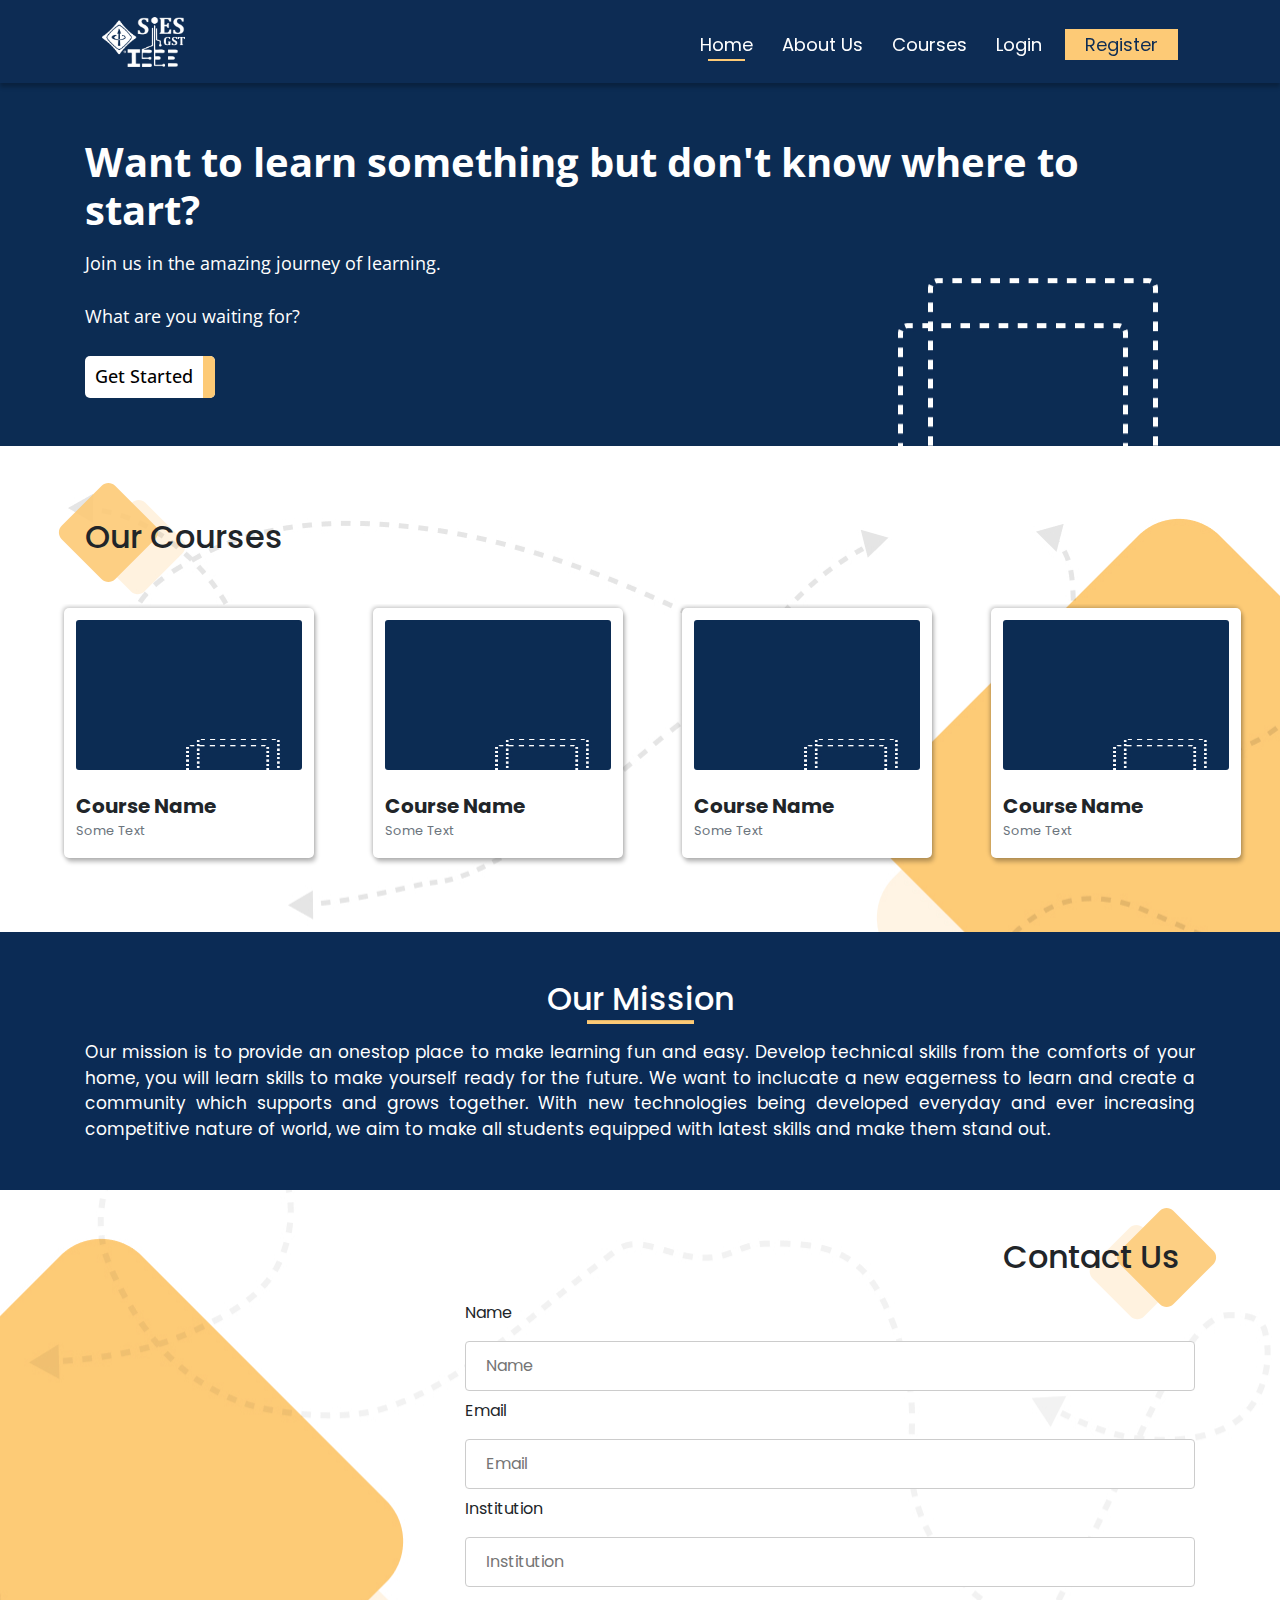
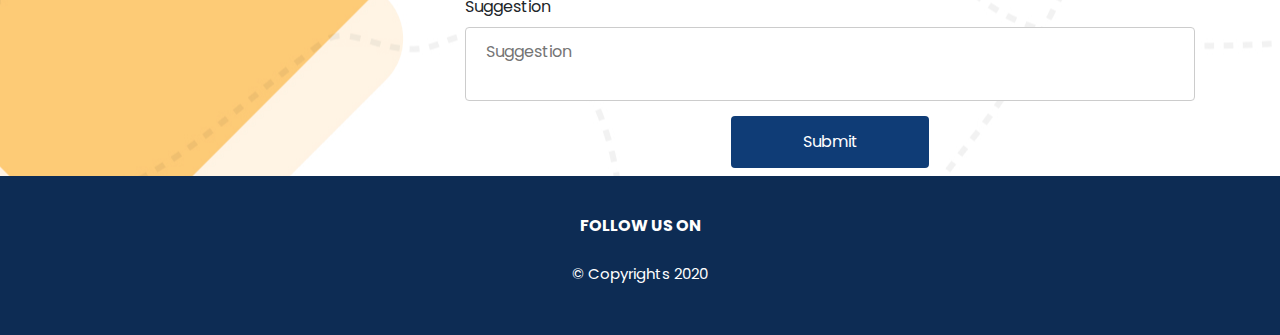
==== commit a9fc356a: "Merge branch 'master' into pr/4" ====
--- a/index.html
+++ b/index.html
@@ -99,7 +99,7 @@
 
             else if(window.innerWidth > 850 && window.scrollY <= 2)
             {
-                document.getElementById('nav-logo-image').style.marginTop = '22px';
+                document.getElementById('nav-logo-image').style.marginTop = '17px';
                 document.getElementById('nav-logo-image').style.height = '50px';
                 document.getElementById('navbar-ul').style.marginTop = '29px';
                 document.getElementById('navbar').style.height = '83px';
@@ -168,58 +168,189 @@
     <!--Header Ends-->
 
 
-	<div id="our-courses" class="pb-5">
-        <div class="container">
-            <div class="row">
-                <div class="row-header">
-                    <h3>
-                        Our Courses
-                    </h3>
-                </div>
+	
+    <div id="home-courses" class="pb-5">
+        <div class="home-head pt-5 pb-4 container my-sm-4 my-2">
+            <h2 class="mb-0"><span class="box-bg-home-courses">Our Courses</span></h2>
+        </div>
+        <div class="home-course-div">
+            <div class="home-course-scroll pb-5 pt-md-1 px-1">
+
+
+                <div class="home-course-card mb-5">
+                    <div class="home-card-img-div">
+                        <img src="images/Mobile_bg.jpg" class="home-card-img" alt="">
+                    </div>
+                    <div class="home-course-name pt-4">
+                        <h5 class="mb-0"><b>Course Name</b></h5>
+                    </div>
+                    <div class="home-course-text text-muted">
+                        <small>Some Text</small>
+                    </div>
+                </div>
+
+
+                <div class="home-course-card mb-5">
+                    <div class="home-card-img-div">
+                        <img src="images/Mobile_bg.jpg" class="home-card-img" alt="">
+                    </div>
+                    <div class="home-course-name pt-4">
+                        <h5 class="mb-0"><b>Course Name</b></h5>
+                    </div>
+                    <div class="home-course-text text-muted">
+                        <small>Some Text</small>
+                    </div>
+                </div>
+
+
+                <div class="home-course-card mb-5">
+                    <div class="home-card-img-div">
+                        <img src="images/Mobile_bg.jpg" class="home-card-img" alt="">
+                    </div>
+                    <div class="home-course-name pt-4">
+                        <h5 class="mb-0"><b>Course Name</b></h5>
+                    </div>
+                    <div class="home-course-text text-muted">
+                        <small>Some Text</small>
+                    </div>
+                </div>
+
+
+                <div class="home-course-card mb-5">
+                    <div class="home-card-img-div">
+                        <img src="images/Mobile_bg.jpg" class="home-card-img" alt="">
+                    </div>
+                    <div class="home-course-name pt-4">
+                        <h5 class="mb-0"><b>Course Name</b></h5>
+                    </div>
+                    <div class="home-course-text text-muted">
+                        <small>Some Text</small>
+                    </div>
+                </div>
+
+
+                <div class="home-course-card mb-5">
+                    <div class="home-card-img-div">
+                        <img src="images/Mobile_bg.jpg" class="home-card-img" alt="">
+                    </div>
+                    <div class="home-course-name pt-4">
+                        <h5 class="mb-0"><b>Course Name</b></h5>
+                    </div>
+                    <div class="home-course-text text-muted">
+                        <small>Some Text</small>
+                    </div>
+                </div>
+
+
+                <div class="home-course-card mb-5">
+                    <div class="home-card-img-div">
+                        <img src="images/Mobile_bg.jpg" class="home-card-img" alt="">
+                    </div>
+                    <div class="home-course-name pt-4">
+                        <h5 class="mb-0"><b>Course Name</b></h5>
+                    </div>
+                    <div class="home-course-text text-muted">
+                        <small>Some Text</small>
+                    </div>
+                </div>
+
+
+                <div class="home-course-card mb-5">
+                    <div class="home-card-img-div">
+                        <img src="images/Mobile_bg.jpg" class="home-card-img" alt="">
+                    </div>
+                    <div class="home-course-name pt-4">
+                        <h5 class="mb-0"><b>Course Name</b></h5>
+                    </div>
+                    <div class="home-course-text text-muted">
+                        <small>Some Text</small>
+                    </div>
+                </div>
+
+
+                <div class="home-course-card mb-5">
+                    <div class="home-card-img-div">
+                        <img src="images/Mobile_bg.jpg" class="home-card-img" alt="">
+                    </div>
+                    <div class="home-course-name pt-4">
+                        <h5 class="mb-0"><b>Course Name</b></h5>
+                    </div>
+                    <div class="home-course-text text-muted">
+                        <small>Some Text</small>
+                    </div>
+                </div>
+
+
+                <div class="home-course-card mb-5">
+                    <div class="home-card-img-div">
+                        <img src="images/Mobile_bg.jpg" class="home-card-img" alt="">
+                    </div>
+                    <div class="home-course-name pt-4">
+                        <h5 class="mb-0"><b>Course Name</b></h5>
+                    </div>
+                    <div class="home-course-text text-muted">
+                        <small>Some Text</small>
+                    </div>
+                </div>
+
+
+                <div class="home-course-card mb-5">
+                    <div class="home-card-img-div">
+                        <img src="images/Mobile_bg.jpg" class="home-card-img" alt="">
+                    </div>
+                    <div class="home-course-name pt-4">
+                        <h5 class="mb-0"><b>Course Name</b></h5>
+                    </div>
+                    <div class="home-course-text text-muted">
+                        <small>Some Text</small>
+                    </div>
+                </div>
+
+
+                <div class="home-course-card mb-5">
+                    <div class="home-card-img-div">
+                        <img src="images/Mobile_bg.jpg" class="home-card-img" alt="">
+                    </div>
+                    <div class="home-course-name pt-4">
+                        <h5 class="mb-0"><b>Course Name</b></h5>
+                    </div>
+                    <div class="home-course-text text-muted">
+                        <small>Some Text</small>
+                    </div>
+                </div>
+
+
+                <div class="home-course-card mb-5">
+                    <div class="home-card-img-div">
+                        <img src="images/Mobile_bg.jpg" class="home-card-img" alt="">
+                    </div>
+                    <div class="home-course-name pt-4">
+                        <h5 class="mb-0"><b>Course Name</b></h5>
+                    </div>
+                    <div class="home-course-text text-muted">
+                        <small>Some Text</small>
+                    </div>
+                </div>
+
+
             </div>
-            <div class="grid col-12 col-sm">
-                <div class="wrapper">
-                    <div class="card">
-                        <div class="img"></div>
-                        <div class="row">
-                            <div class="text">
-                                <div class="course"><b>Course Name</b></div>
-                                <div class="description">Some text</div>
-                            </div>
-                            <div class = "button"><span>&rarr;</span></div>
-                        </div>
-                    </div>
-                    <div class="card">
-                        <div class="img"></div>
-                        <div class="row">
-                            <div class="text">
-                                <div class="course"><b>Course Name</b></div>
-                                <div class="description">Some text</div>
-                            </div>
-                            <div class = "button"><span>&rarr;</span></div>
-                        </div>
-                    </div>
-                    <div class="card">
-                        <div class="img"></div>
-                        <div class="row">
-                            <div class="text">
-                                <div class="course"><b>Course Name</b></div>
-                                <div class="description">Some text</div>
-                            </div>
-                            <div class = "button"><span>&rarr;</span></div>
-                        </div>
-                    </div>
-                </div>
-            </div>
-        </div>
-	</div>
+        </div>
+    </div>
+
+
+
+
+
+
 
 	<div id="home-our-mission">
         <div class="container">
             <div class="row align-items-center justify-content-between">
                 
                 <div class="col-12 py-xl-5 py-4">
-                    <h1 class="heading-h1">Our Mission</h1>
+                    <div class="home-head container">
+                        <h2 class="mb-0 text-white text-center mb-n3">Our Mission</h2>
+                    </div>
                     <hr class="hr-p">
                     <p class="mb-0 mission-para text-justify">Our mission is to provide an onestop place to make learning fun and easy. Develop technical skills from the comforts of your home, you will learn skills to make yourself ready for the future. We want to inclucate a new eagerness to learn and create a community which supports and grows together. With new technologies being developed everyday and ever increasing competitive nature of world, we aim to make all students equipped with latest skills and make them stand out.</p>
                 </div>
@@ -235,8 +366,10 @@
     			<div class="col-lg-4"></div>
     			<div class="col-lg-8">
 
-    				<form action="" class="f1">
-    					<h1 class="head-con">Contact Us</h1>
+    				<form action="" class="pt-5">
+    					<div class="home-head pb-4 container text-right">
+                            <h2 class="mb-0"><span class="box-bg-home-contact">Contact Us</span></h2>
+                        </div>
     <label for="name">Name</label>
     <input class="home-form-input-t" type="text" id="name" name="name" placeholder="Name">
 
--- a/css/style.css
+++ b/css/style.css
@@ -451,7 +451,7 @@
 
 .mission-para
 {
-  font-size: 19px;
+  font-size: 17px;
   color: #fff;
 }
 
@@ -459,14 +459,8 @@
 {
   .mission-para
   {
-    font-size: 16px;
-  }
-}
-
-.heading-h1{
-  text-align: center;
-    color: #fff;
-    margin-bottom: -17px;
+    font-size: 14px;
+  }
 }
 
 .hr-p{
@@ -486,10 +480,6 @@
   /*background-image: url("../Images/Contact_bg.jpg"), url("../Images/Our_courses_boxes.svg");
   background-position: left top,right top;
   background-repeat: no-repeat, no-repeat;*/
-}
-
-.f1{
-  margin-top: 67px;
 }
 
 .suggest-txt{
@@ -525,15 +515,66 @@
   font-size: 16px;
 }
 
-.head-con {
-  text-align: right;
-  padding-bottom:10px;
-  color: #000;
+
+.box-bg-home-contact
+{
+    position: relative;
+    z-index: 1;
+}
+
+.box-bg-home-contact:before
+{
+    content: '';
+    position: absolute;
+    top: -30px;
+    right: -40px;
+    height: 120px;
+    width: 180px;
+    background: url('../images/Our_courses_boxes.svg');
+    background-repeat: no-repeat;
+    background-size: contain;
+    z-index: -1;
+    opacity: 0.9;
+    transform: scaleX(-1);
+}
+
+@media(max-width: 567px)
+{
+    .box-bg-home-contact:before
+    {
+        right: -15px;
+    }
 }
 /*Form End*/
 
 /*Footer start*/
-
+.footer{
+    background-color: #0D2C54;
+}
+
+.fab{
+  padding-left: 5px;
+  padding-right: 5px;
+  width: 10px;
+}
+.fab:hover{
+  opacity: 0.7;
+}
+.fa-linkedin{
+  color: #fdca76;
+}
+.fa-youtube{
+  color: #fdca76;
+}
+.fa-instagram{
+  color: #fdca76;
+}
+.fa-facebook{
+  color: #fdca76;
+}
+.fa-github{
+  color: #fdca76;
+}
 
 
 
@@ -548,4 +589,4 @@
 /*Profile-Courses*/
 
 
-/*Profile-Courses End*/+/*Profile-Courses End*/
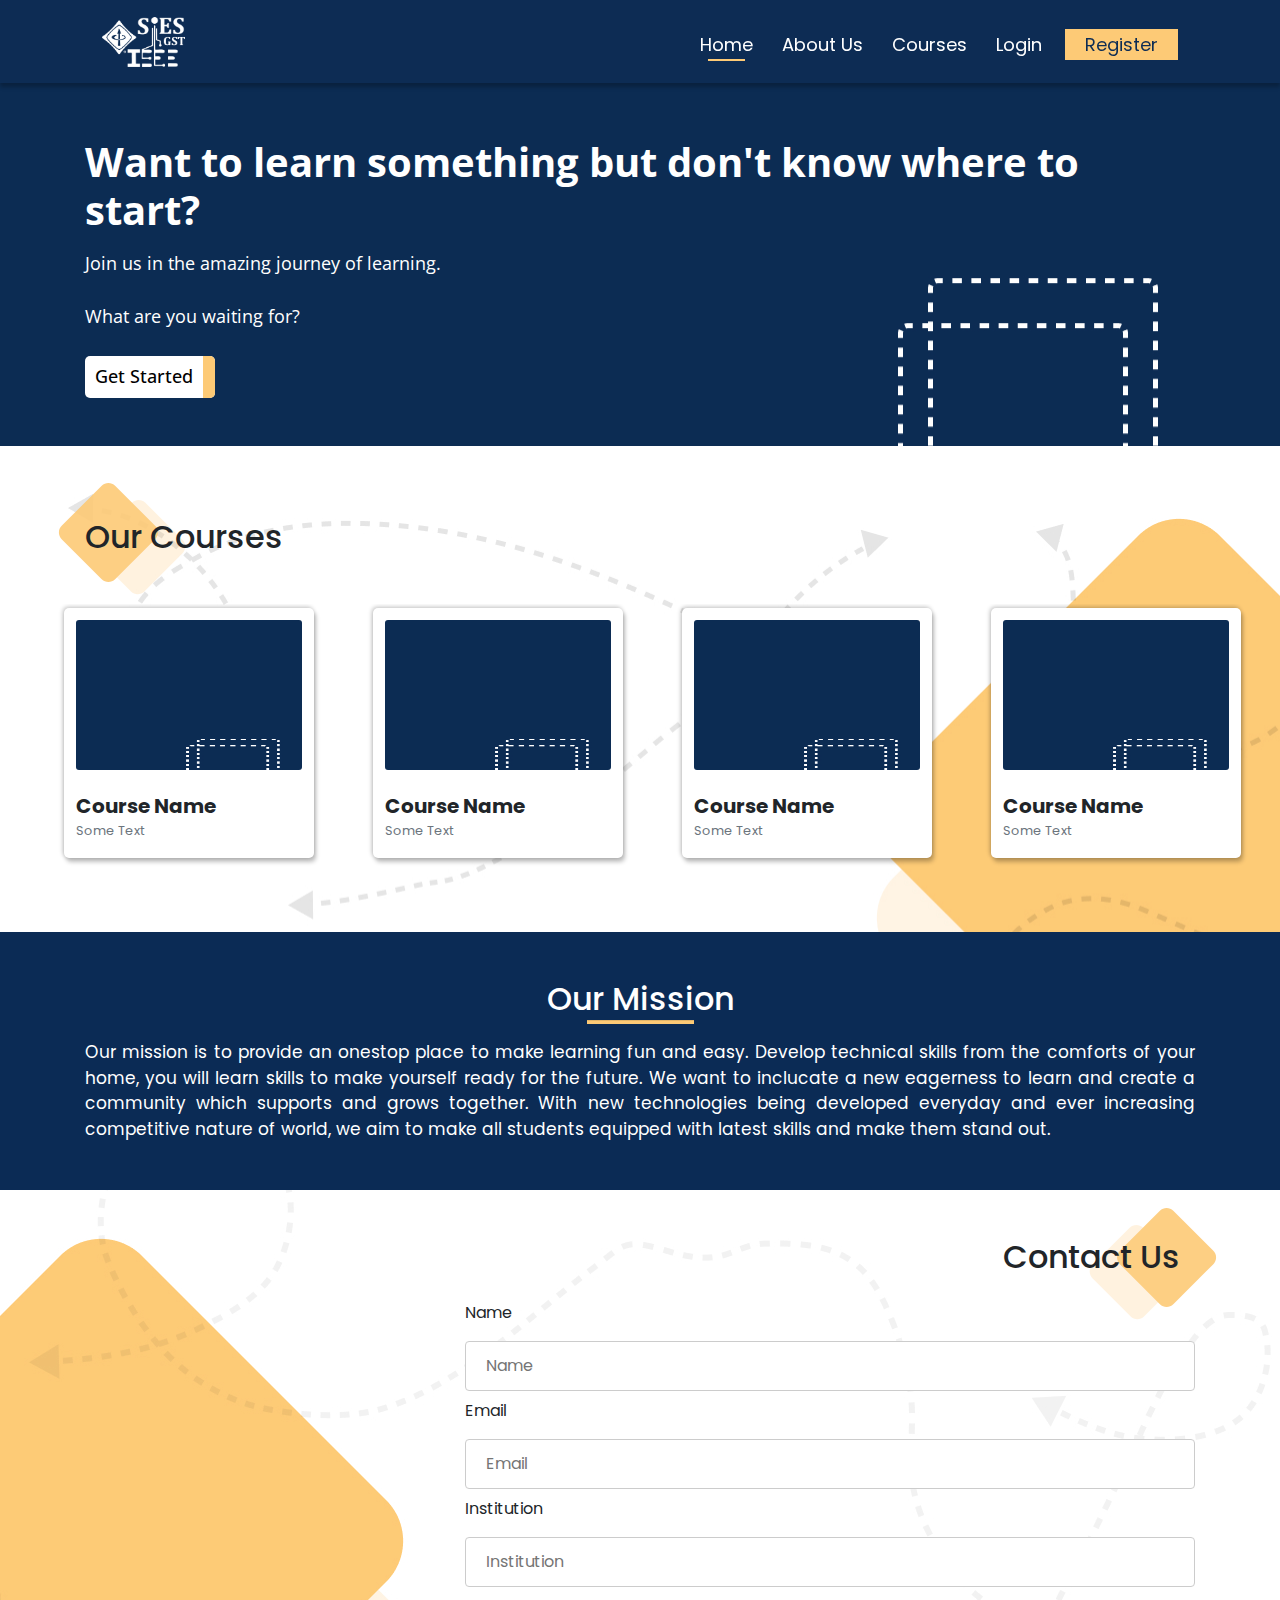
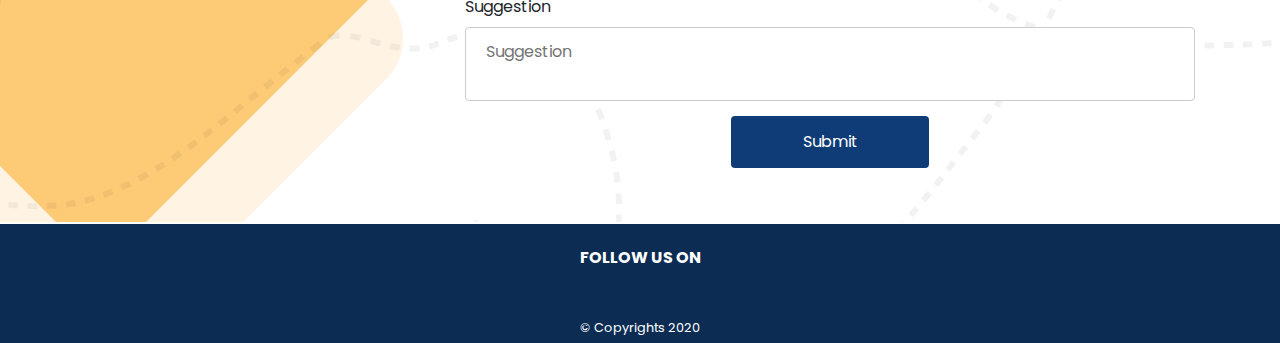
==== commit 8697d6fb: "removed inline css, fontawesome classes from css file, some optimization" ====
--- a/index.html
+++ b/index.html
@@ -362,7 +362,7 @@
 
     <div id="home-form">
     	<div class="container">
-    		<div class="row">
+    		<div class="row pb-lg-5 pb-4">
     			<div class="col-lg-4"></div>
     			<div class="col-lg-8">
 
@@ -395,17 +395,16 @@
 <footer class="footer">
   <div class="container">
       
-    <h6 class="text-center text-white" style="padding-top: 40px;"><b>FOLLOW US ON</b></h6>  
+    <h6 class="text-center text-white pt-4"><b>FOLLOW US ON</b></h6>  
     <div class="row  Footericons justify-content-center">
-        <i class="fab fa-linkedin mr-3"></i>
-        <i class="fab fa-youtube mr-3"></i>
-        <i class="fab fa-instagram mr-3"></i>
-        <i class="fab fa-facebook mr-3"></i>
-        <i class="fab fa-github mr-3"></i>
+        <a href="#"><i class="footer-icons fab fa-linkedin mr-3"></i></a>
+        <a href="#"><i class="footer-icons fab fa-youtube mr-3"></i></a>
+        <a href="#"><i class="footer-icons fab fa-instagram mr-3"></i></a>
+        <a href="#"><i class="footer-icons fab fa-facebook mr-3"></i></a>
+        <a href="#"><i class="footer-icons fab fa-github mr-3"></i></a>
         
     </div>
-    <p class="text-center text-white" style="font-size: 15px; padding-top: 20px; padding-bottom: 10px;">&copy; Copyrights 2020</p>
-<br>
+    <div class="text-center pt-3 pb-1"><small class="text-white">&copy; Copyrights 2020</small></div>
 </div>
 
  <!-- Code by Mrunal -->
--- a/css/style.css
+++ b/css/style.css
@@ -552,29 +552,17 @@
     background-color: #0D2C54;
 }
 
-.fab{
+.footer-icons
+{
   padding-left: 5px;
   padding-right: 5px;
   width: 10px;
-}
-.fab:hover{
+  color: #fdca76;
+  transition: 0.3s;
+}
+.footer-icons:hover{
   opacity: 0.7;
 }
-.fa-linkedin{
-  color: #fdca76;
-}
-.fa-youtube{
-  color: #fdca76;
-}
-.fa-instagram{
-  color: #fdca76;
-}
-.fa-facebook{
-  color: #fdca76;
-}
-.fa-github{
-  color: #fdca76;
-}
 
 
 
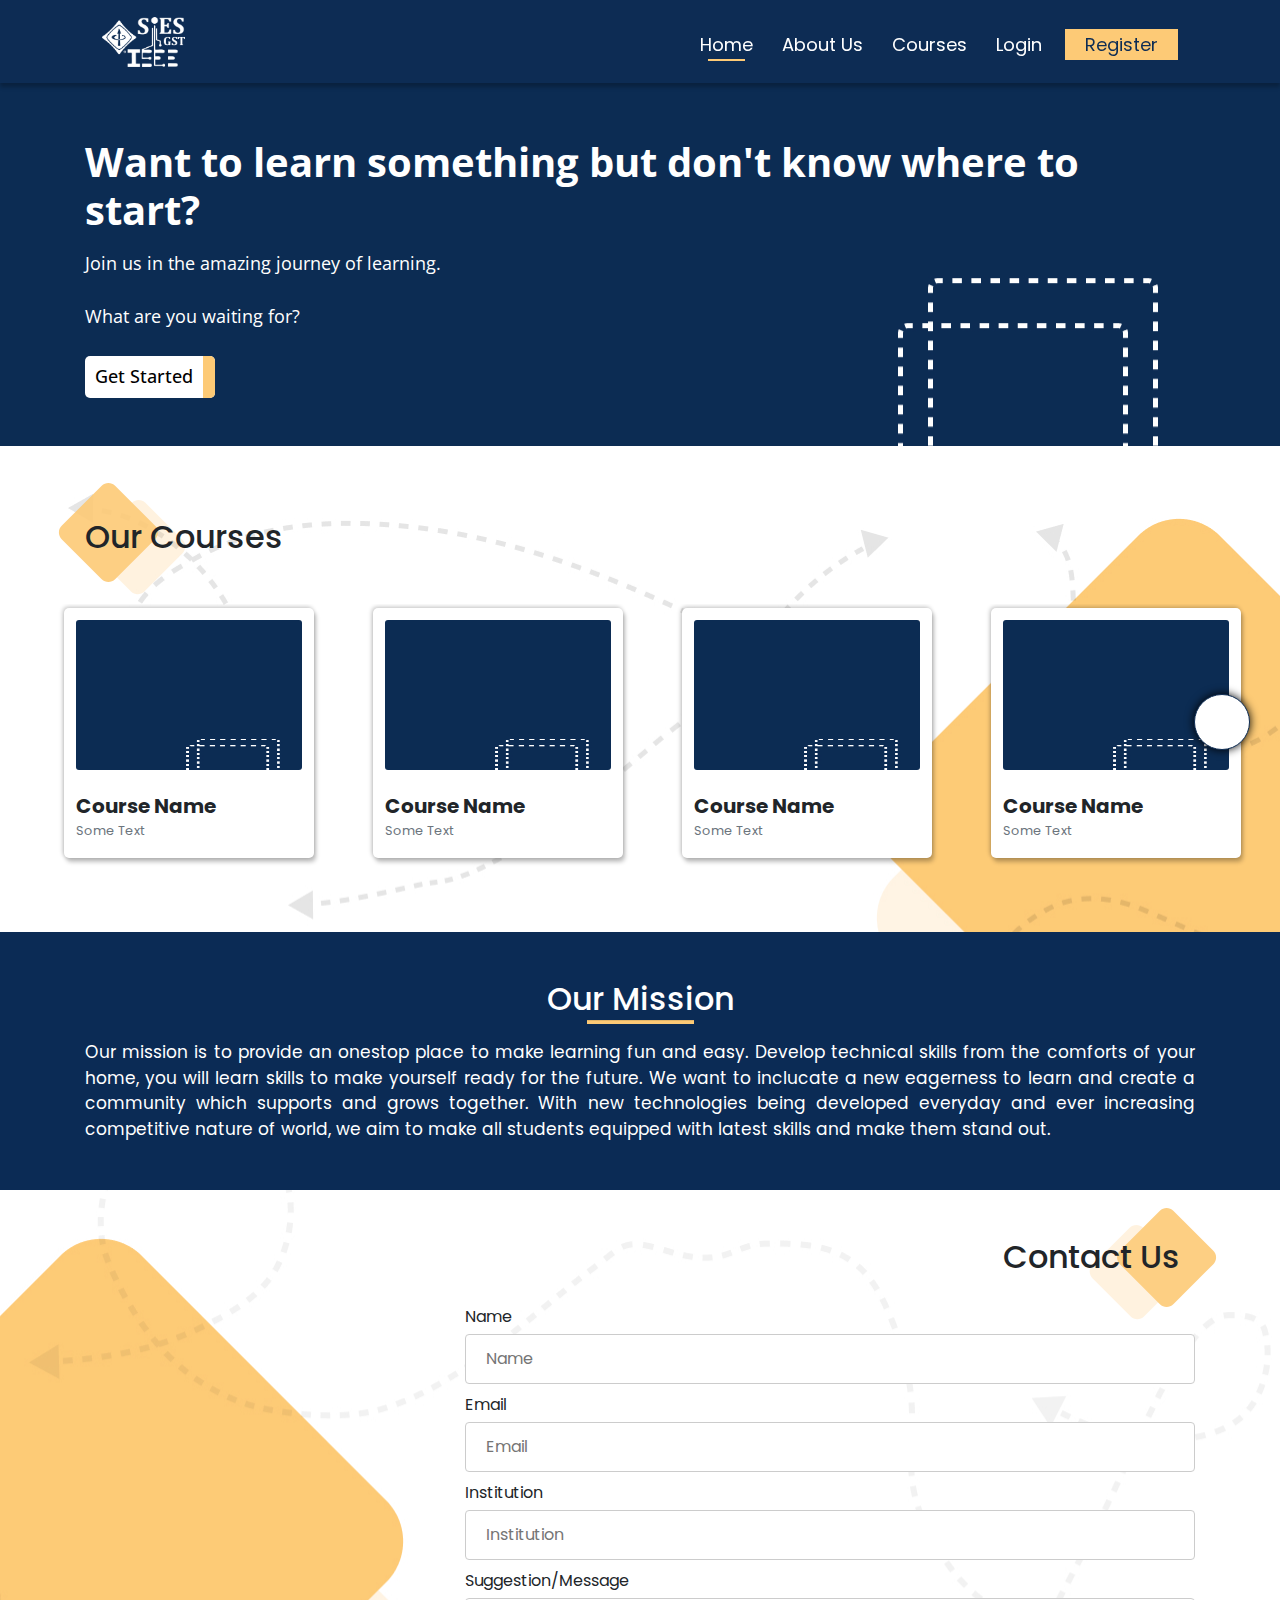
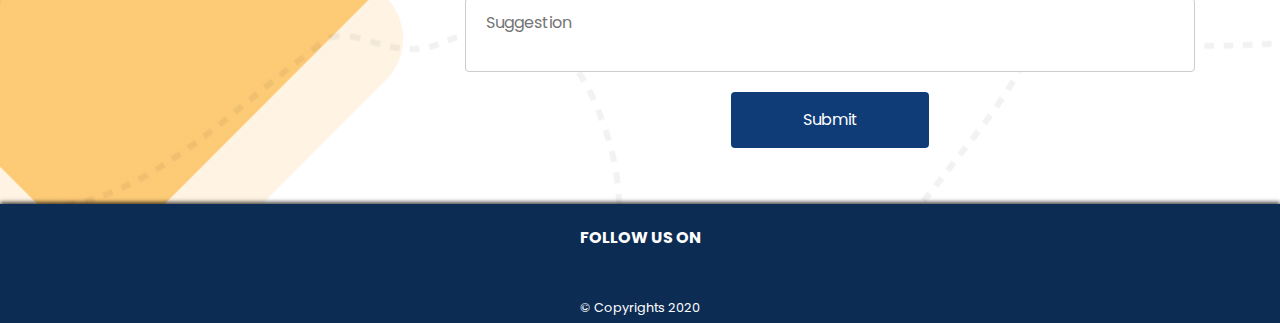
==== commit a3e72b19: "bug-fix" ====
--- a/index.html
+++ b/index.html
@@ -70,6 +70,7 @@
                 document.getElementById('bar1').style.transform = 'rotate(-45deg) translate(-3px,7px)';
                 document.getElementById('bar3').style.transform = 'rotate(45deg) translate(-3px,-7px)';
                 document.getElementById('bar2').style.opacity = '0';
+                document.getElementById('notnav').style.display = 'block';
                 setTimeout(function() {
                     x.style.transition = '';
                     x.style.transition = '0.5s cubic-bezier(0, 1, 0, 1)';
@@ -81,6 +82,7 @@
                 document.getElementById('bar1').style.transform = 'rotate(0deg) translate(0px,0px)';
                 document.getElementById('bar3').style.transform = 'rotate(0deg) translate(0px,0px)';
                 document.getElementById('bar2').style.opacity = '1';
+                document.getElementById('notnav').style.display = 'none';
                 setTimeout(function() {
                     x.style.transition = '';
                     x.style.transition = '1s ease-in;';
@@ -111,6 +113,46 @@
                 document.getElementById('nav-logo-image').style.height = '40px';
                 document.getElementById('navbar-ul').style.marginTop = '60px';
                 document.getElementById('navbar').style.height = 'auto';
+            }
+        }
+
+        function course_scroll(x)
+        {
+            var scroll_course = document.getElementById('home-course-scroll');
+
+            if(window.innerWidth>576)
+            {
+                if(x==1)
+                {
+                    scroll_course.scroll(scroll_course.scrollLeft-500,0);
+                }
+
+                else if(x==2)
+                {
+                    scroll_course.scroll(scroll_course.scrollLeft+500,0);
+                }
+
+                if(scroll_course.scrollLeft>0)
+                {
+                    $('.home-course-button-left').css('display','block');
+                }
+                else
+                {
+                    $('.home-course-button-left').css('display','none');
+                }
+
+                if((scroll_course.scrollWidth - window.innerWidth)>scroll_course.scrollLeft)
+                {
+                    $('.home-course-button-right').css('display','block');
+                }
+                else
+                {
+                    $('.home-course-button-right').css('display','none');
+                }
+            }
+            else
+            {
+                $('.home-course-button').css('display','none');
             }
         }
 
@@ -154,6 +196,9 @@
     </nav>
 
 
+    <div id="notnav" class="position-fixed h-100 w-100" onclick="menu();"></div>
+
+
     <!--Header-->
     <div class="header">
         <div class="container">
@@ -173,8 +218,13 @@
         <div class="home-head pt-5 pb-4 container my-sm-4 my-2">
             <h2 class="mb-0"><span class="box-bg-home-courses">Our Courses</span></h2>
         </div>
-        <div class="home-course-div">
-            <div class="home-course-scroll pb-5 pt-md-1 px-1">
+        <div class="home-course-div position-relative">
+
+            <button class="home-course-button home-course-button-left position-absolute text-center btn" onclick="course_scroll(1);"><i class="fas fa-angle-double-left"></i></button>
+
+            <button class="home-course-button home-course-button-right position-absolute text-center btn" onclick="course_scroll(2);"><i class="fas fa-angle-double-right"></i></button>
+
+            <div class="home-course-scroll pb-5 pt-md-1 px-1" id="home-course-scroll">
 
 
                 <div class="home-course-card mb-5">
@@ -366,23 +416,23 @@
     			<div class="col-lg-4"></div>
     			<div class="col-lg-8">
 
-    				<form action="" class="pt-5">
+    				<form action="" class="pt-5" autocomplete="off">
     					<div class="home-head pb-4 container text-right">
                             <h2 class="mb-0"><span class="box-bg-home-contact">Contact Us</span></h2>
                         </div>
-    <label for="name">Name</label>
+    <label for="name" class="mb-0 mt-1">Name</label>
     <input class="home-form-input-t" type="text" id="name" name="name" placeholder="Name">
 
-    <label for="email">Email</label>
+    <label for="email" class="mb-0 mt-1">Email</label>
     <input class="home-form-input-t" type="text" id="email" name="email" placeholder="Email">
 
-    <label for="institution">Institution</label>
+    <label for="institution" class="mb-0 mt-1">Institution</label>
     <input class="home-form-input-t" type="text" id="institution" name="institution" placeholder="Institution">
 
-    <label for="suggestion">Suggestion</label>
+    <label for="suggestion" class="mb-0 mt-1">Suggestion/Message</label>
     <textarea class="suggest-txt" id="suggestion" name="suggestion" placeholder="Suggestion"></textarea>
   
-    <center><input class="home-form-input-s" type="submit" value="Submit"></center>
+    <center><input class="home-form-input-s py-2 py-sm-3" type="submit" value="Submit"></center>
   </form>
     			</div>
     		</div>
@@ -417,6 +467,8 @@
 
 <script>
 
+    course_scroll(0);
+
 window.onresize = function() {
     let x = document.getElementById("navbar");
     navchange();
@@ -426,6 +478,7 @@
         document.getElementById('bar1').style.transform = 'rotate(0deg) translate(0px,0px)';
         document.getElementById('bar3').style.transform = 'rotate(0deg) translate(0px,0px)';
         document.getElementById('bar2').style.opacity = '1';
+        document.getElementById('notnav').style.display = 'none';
     }
     else
     {
@@ -433,13 +486,23 @@
         document.getElementById('bar1').style.transform = 'rotate(0deg) translate(0px,0px)';
         document.getElementById('bar3').style.transform = 'rotate(0deg) translate(0px,0px)';
         document.getElementById('bar2').style.opacity = '1';
+        document.getElementById('notnav').style.display = 'none';
     }
+
+    course_scroll(0);
 };
 
 window.onscroll = function() {
     navchange();
 }
 
+document.getElementById('home-course-scroll').onscroll = function() {
+    if(window.innerWidth>576)
+    {
+        course_scroll(0);
+    }
+}
+
 
 </script>
 
--- a/css/style.css
+++ b/css/style.css
@@ -200,6 +200,14 @@
       background: #fdca76;
       color: #0D2C54;
     }
+  }
+
+
+  #notnav
+  {
+    background: rgba(0,0,0,0.7);
+    z-index: 999;
+    display: none;
   }
   
   /* HEADER */
@@ -234,7 +242,8 @@
     display: flex;
     width: fit-content;
     background-color: #ffffff;
-    border-radius: 5px;  
+    border-radius: 5px;
+    cursor: pointer;
   }
   .fa-angle-right:before{
     font-size: 28px;
@@ -245,6 +254,10 @@
     background-color: #fdca76;
     border: none;
     border-radius: 0 5px 5px 0;
+  }
+  .yellow-button:focus
+  {
+    outline: none;
   }
 
 
@@ -332,6 +345,7 @@
     overflow-x: scroll;
     overflow-y: hidden;
   -webkit-overflow-scrolling:touch;
+  scroll-behavior: smooth;
 }
 
 .home-course-card
@@ -344,6 +358,7 @@
     border-radius: 5px;
     padding: 12px;
     overflow: hidden;
+    cursor: pointer;
 }
 
 .home-course-scroll .home-course-card:first-child
@@ -433,6 +448,40 @@
     }
 }
 
+.home-course-button
+{
+  height: 56px;
+  width: 56px;
+  border-radius: 28px;
+  padding: 0;
+  border: 1px solid #0d2c54;
+  color: #0d2c54;
+  font-size: 25px;
+  box-shadow: 0px 0px 10px #000;
+  top: 90px;
+  background: #fff;
+  z-index: 20;
+}
+
+@media(max-width: 576px)
+{
+  .home-course-button
+  {
+    display: none;
+  }
+}
+
+.home-course-button-left
+{
+  left: 30px;
+  display: none;
+}
+
+.home-course-button-right
+{
+  right: 30px;
+}
+
 
 /*Our Courses End*/
 
@@ -486,16 +535,23 @@
   font-size:16px;
   width: 100%;
   padding: 12px 20px;
+  margin: 5px 0;
   box-sizing: border-box;
   border-radius: 4px;
   resize: none;
   border: 1px solid #ccc;
 }
 
+.suggest-txt:focus
+{
+  box-shadow: 0px 0px 3px #0d2c54;
+  outline: none;
+}
+
 .home-form-input-t{
   width: 100%;
   padding: 12px 20px;
-  margin: 8px 0;
+  margin: 5px 0;
   display: inline-block;
   border: 1px solid #ccc;
   border-radius: 4px;
@@ -503,11 +559,16 @@
   font-size: 16px;
 }
 
+.home-form-input-t:focus
+{
+  box-shadow: 0px 0px 3px #0d2c54;
+  outline: none;
+}
+
 .home-form-input-s{
  width: 27%;
   background-color: #0F3C76;
   color: white;
-  padding: 14px 20px;
   margin: 8px 0;
   border: none;
   border-radius: 4px;
@@ -550,6 +611,7 @@
 /*Footer start*/
 .footer{
     background-color: #0D2C54;
+    box-shadow: 0px -2px 4px rgba(0,0,0,0.7);
 }
 
 .footer-icons
@@ -562,15 +624,7 @@
 }
 .footer-icons:hover{
   opacity: 0.7;
-}
-
-
-
-  /*Code by Mrunal*/
-
-
-
-  
+}  
 
 /*Footer end*/
 
@@ -578,3 +632,109 @@
 
 
 /*Profile-Courses End*/
+
+
+/*login-page Start*/
+.login
+{
+  background: url("../images/login.jpg"), #0D2C54;
+    width: 100%;
+    height: auto;
+    background-size: cover;
+    background-repeat: no-repeat;
+    font-family: 'Open Sans', sans-serif;
+    color: #000;
+    padding-top: 90px;
+}
+
+@media(max-width: 767px)
+{
+  .login
+  {
+    padding-top: 70px;
+  }
+}
+
+@media(min-height: 728px)
+{
+  .login
+  {
+    padding-top:  100px;
+    height: 88vh;
+  }
+}
+
+@media(min-height: 728px)
+{
+  .login
+  {
+    height: 95vh;
+  }
+}
+
+.forgot-pw{
+  float: right;
+  color: #000;
+}
+
+.login-form-input-s{
+  font-weight: 600;
+    width: 50%;
+    background-color: #fdca76;
+    color: #0d2c54;
+    border: none;
+    border-radius: 4px;
+    font-size: 16px;
+}
+
+.cont-google{
+  width: 100%;
+  font-weight: 600;
+  background-color: #fff;
+  padding: 14px 20px;
+  border: 1px solid #000;
+  box-sizing: border-box;
+  font-size: 16px;
+}
+
+.register-button{
+  width: 100%;
+  background-color: #fbdeae;
+  font-weight: 600;
+  color:#000;
+  padding: 14px 20px;
+  border: 1px solid #000;
+  font-size: 16px;
+  text-align: center;
+}
+
+.regnow{
+    color: #0c2c53;
+    text-decoration: none;
+    font-weight: 600;
+}
+
+.google-signin
+{
+  height: 16px;
+  width: auto;
+  margin-top: -3px;
+  padding-right: 5px;
+}
+
+.outer-box{
+  background-color:#fff;
+  border-radius:18px;
+}
+
+.inner-box{
+  border-radius: 18px;
+    border: 1px solid #fbca76;
+}
+.login-square{
+  height: 308px;
+    margin-top: 118px;
+    margin-left: 89px;
+}
+
+/*login page End*/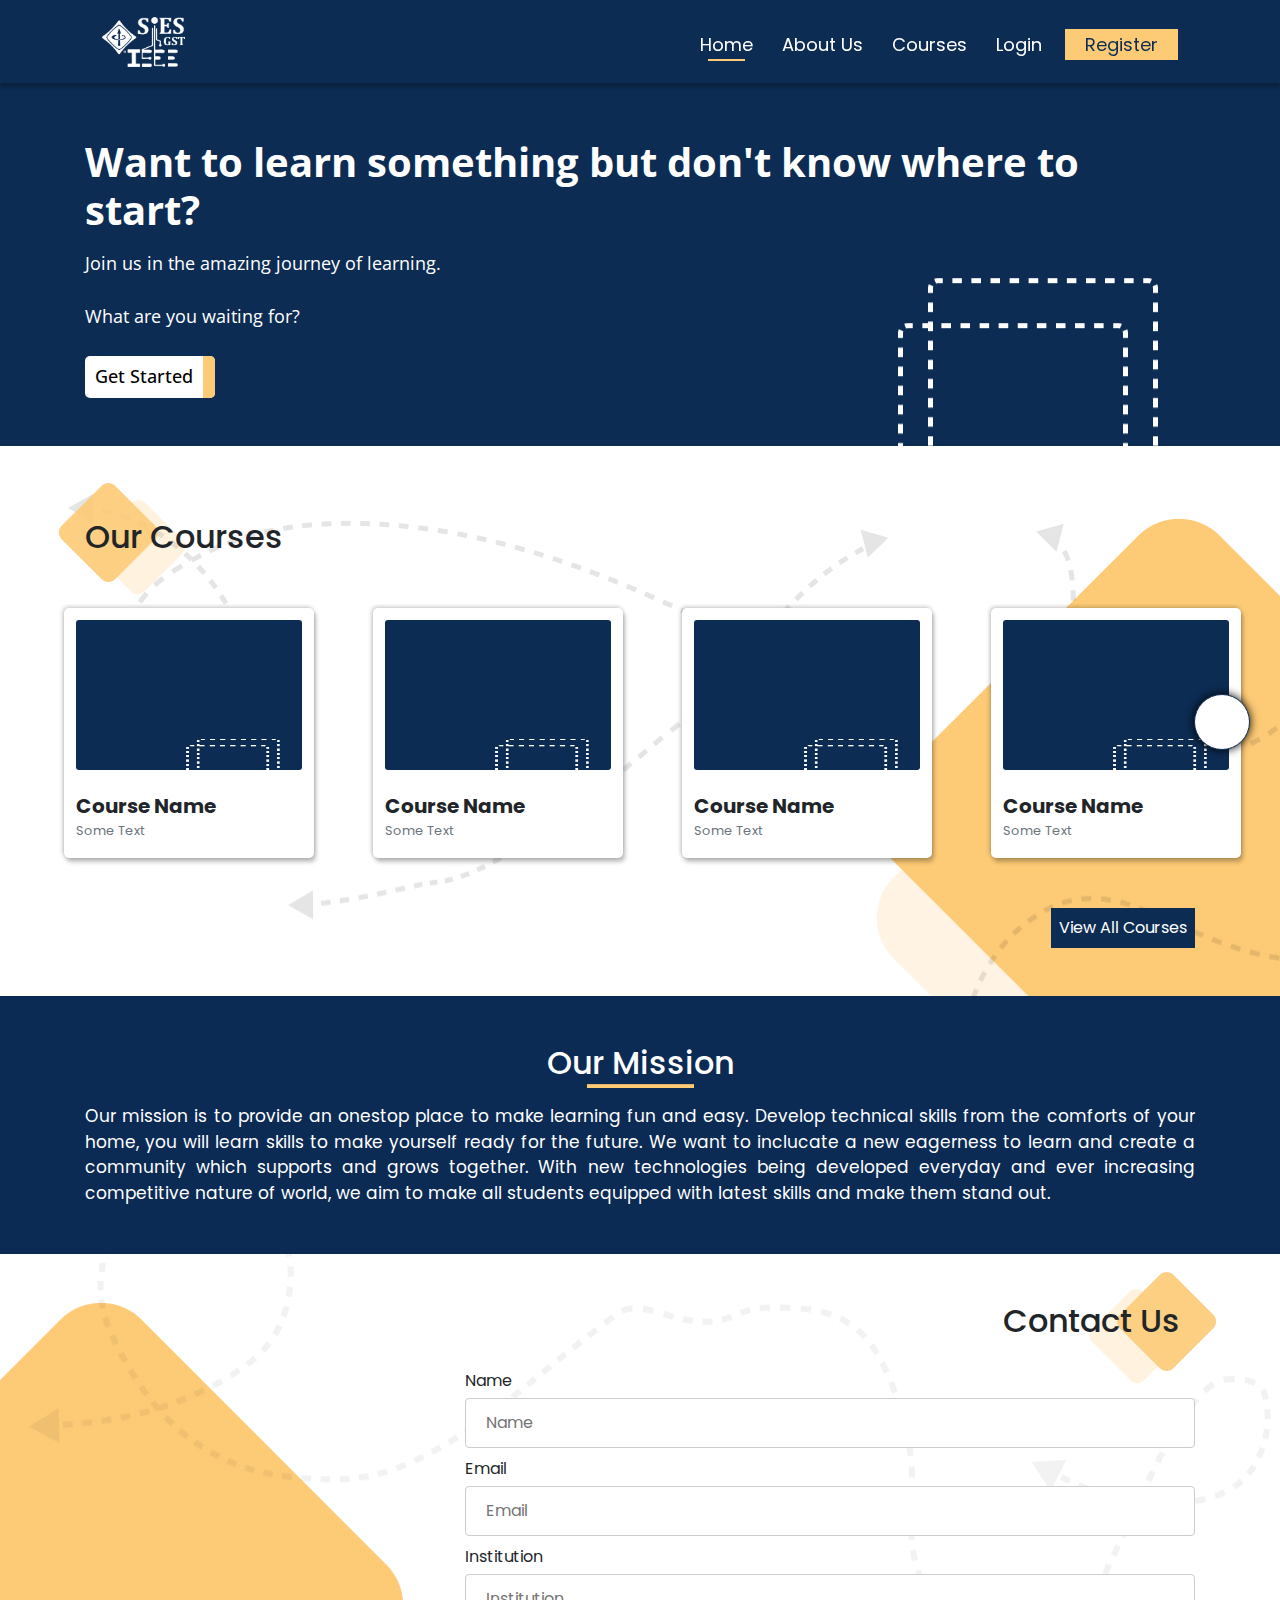
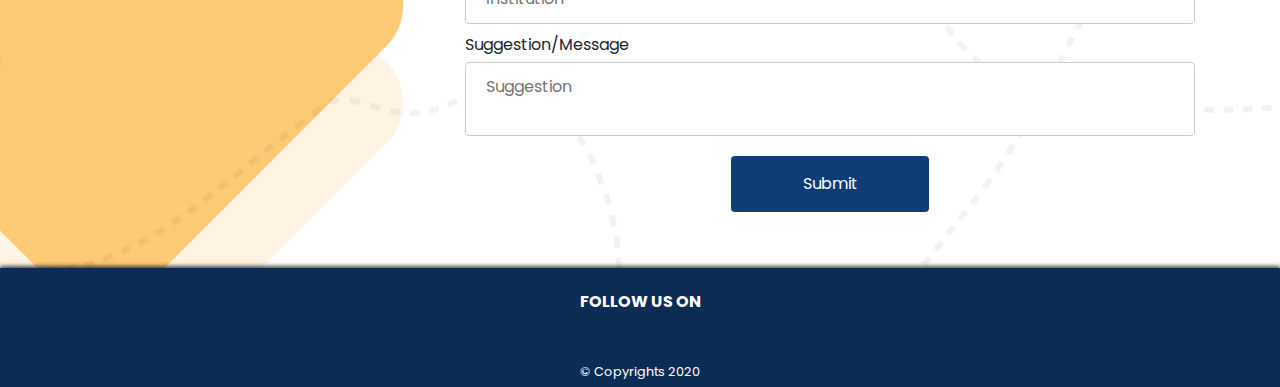
==== commit ce7b6930: "added view courses button" ====
--- a/index.html
+++ b/index.html
@@ -384,6 +384,9 @@
 
 
             </div>
+        </div>
+        <div class="text-right container mt-4">
+            <a class="py-2 px-2 home-view-courses text-white btn">View All Courses</a>
         </div>
     </div>
 
--- a/css/style.css
+++ b/css/style.css
@@ -482,6 +482,19 @@
   right: 30px;
 }
 
+.home-view-courses
+{
+  outline: none;
+  background: #0d2c54;
+  border: none;
+  border-radius: 0;
+}
+
+.home-view-courses:focus
+{
+  outline: none;
+}
+
 
 /*Our Courses End*/
 
